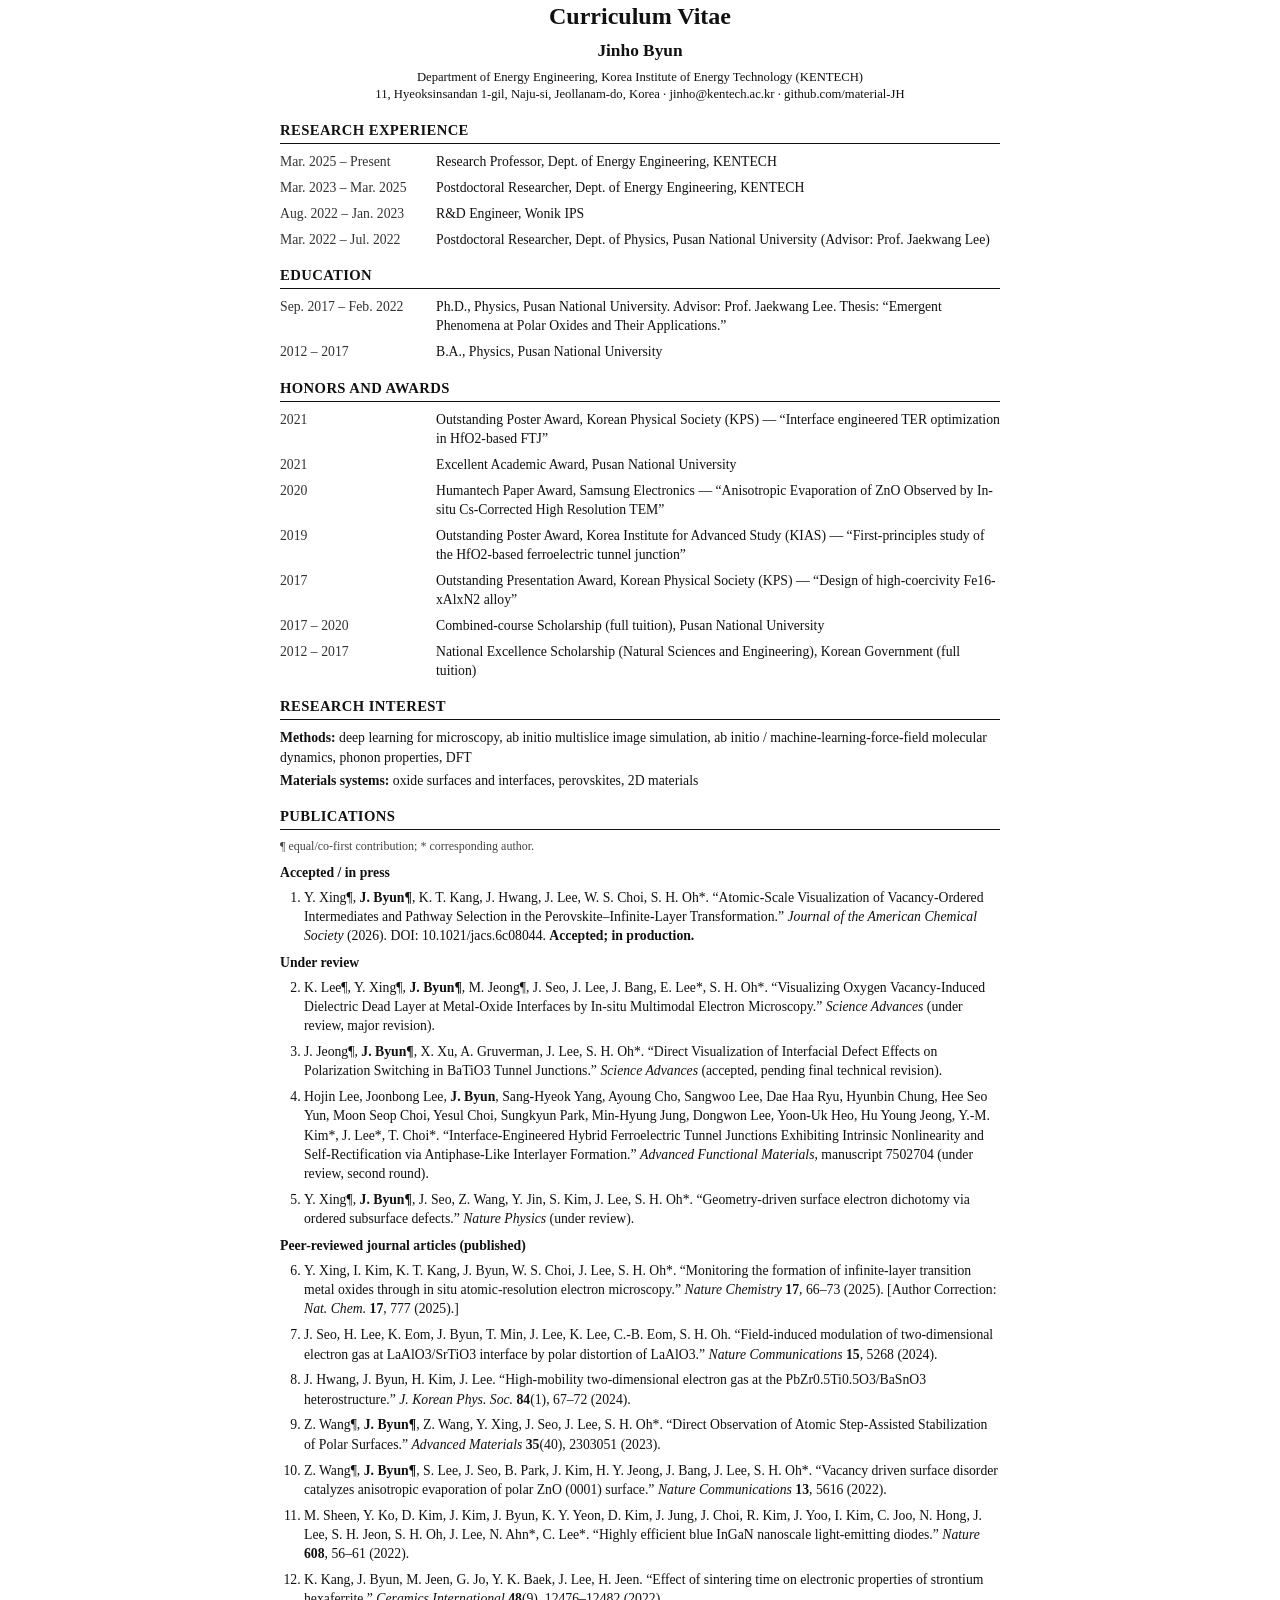
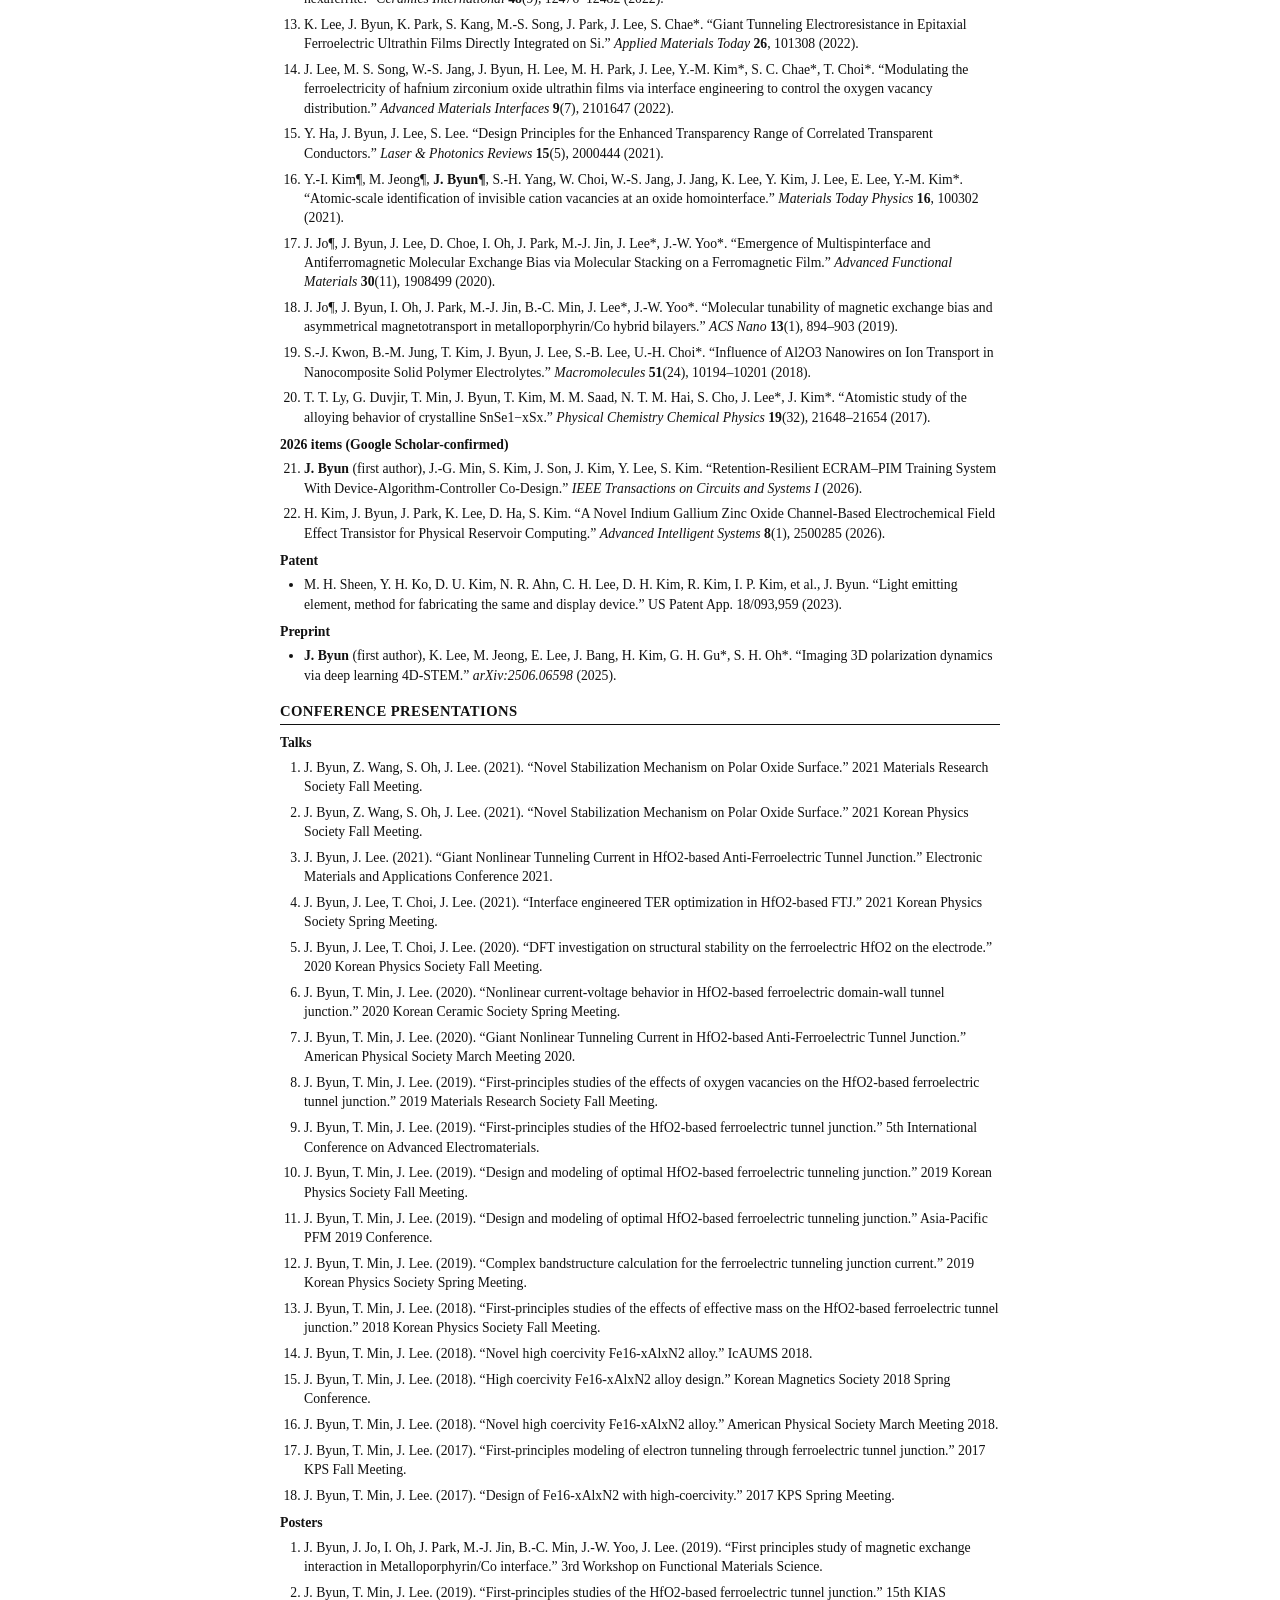
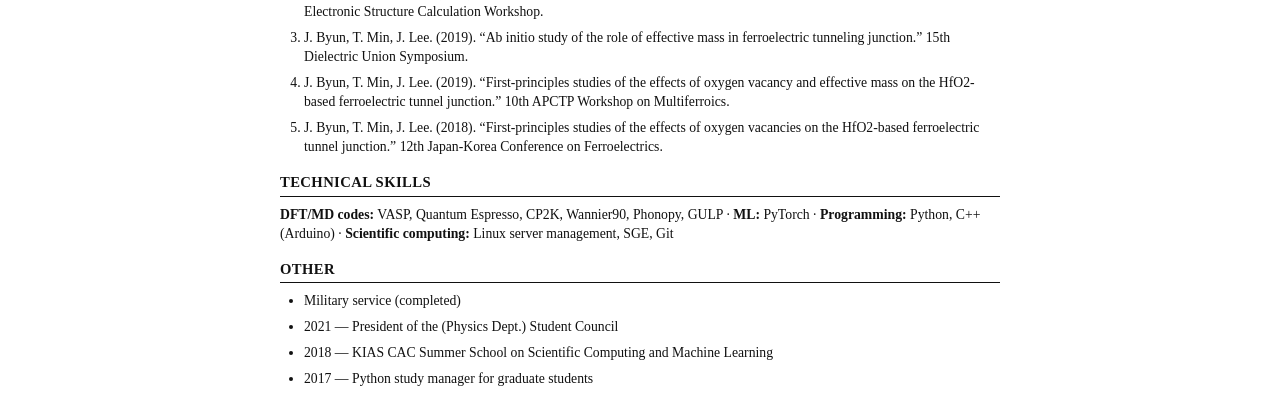
==== cv_source.html @ 60e107fe "Update publications: JACS accepted, BTO-FTJ/BST/BCFO under review, refresh CV PDF" ====
<!doctype html>
<html lang="en">
<head>
<meta charset="utf-8" />
<title>Jinho Byun CV</title>
<style>
  @page { size: A4; margin: 20mm 20mm; }
  * { box-sizing: border-box; }
  body {
    font-family: "Times New Roman", Georgia, "Noto Serif KR", serif;
    color: #111;
    font-size: 10.3pt;
    line-height: 1.4;
    max-width: 720px;
    margin: 0 auto;
  }
  h1 { font-size: 18pt; text-align: center; margin: 0 0 2pt 0; }
  .center { text-align: center; }
  .contact { text-align: center; font-size: 9.5pt; margin: 0 0 12pt 0; }
  h2 {
    font-size: 11pt;
    text-transform: uppercase;
    letter-spacing: 0.4px;
    border-bottom: 1.2px solid #111;
    padding-bottom: 2pt;
    margin: 12pt 0 6pt 0;
    page-break-after: avoid;
  }
  .row { display: grid; grid-template-columns: 148px 1fr; gap: 8px; margin-bottom: 5pt; }
  .row .when { color: #333; }
  ol, ul { margin: 4pt 0; padding-left: 18pt; }
  li { margin-bottom: 5pt; }
  .status { font-weight: 700; }
  .subhead { font-weight: 700; margin: 6pt 0 3pt 0; }
  p { margin: 3pt 0; }
</style>
</head>
<body>

<h1>Curriculum Vitae</h1>
<p class="center" style="font-size:13pt; font-weight:700; margin: 4pt 0;">Jinho Byun</p>
<p class="contact">
  Department of Energy Engineering, Korea Institute of Energy Technology (KENTECH)<br/>
  11, Hyeoksinsandan 1-gil, Naju-si, Jeollanam-do, Korea &middot; jinho@kentech.ac.kr &middot;
  github.com/material-JH
</p>

<h2>Research Experience</h2>
<div class="row"><div class="when">Mar. 2025 &ndash; Present</div><div>Research Professor, Dept. of Energy Engineering, KENTECH</div></div>
<div class="row"><div class="when">Mar. 2023 &ndash; Mar. 2025</div><div>Postdoctoral Researcher, Dept. of Energy Engineering, KENTECH</div></div>
<div class="row"><div class="when">Aug. 2022 &ndash; Jan. 2023</div><div>R&amp;D Engineer, Wonik IPS</div></div>
<div class="row"><div class="when">Mar. 2022 &ndash; Jul. 2022</div><div>Postdoctoral Researcher, Dept. of Physics, Pusan National University (Advisor: Prof. Jaekwang Lee)</div></div>

<h2>Education</h2>
<div class="row"><div class="when">Sep. 2017 &ndash; Feb. 2022</div><div>Ph.D., Physics, Pusan National University. Advisor: Prof. Jaekwang Lee. Thesis: &ldquo;Emergent Phenomena at Polar Oxides and Their Applications.&rdquo;</div></div>
<div class="row"><div class="when">2012 &ndash; 2017</div><div>B.A., Physics, Pusan National University</div></div>

<h2>Honors and Awards</h2>
<div class="row"><div class="when">2021</div><div>Outstanding Poster Award, Korean Physical Society (KPS) &mdash; &ldquo;Interface engineered TER optimization in HfO2-based FTJ&rdquo;</div></div>
<div class="row"><div class="when">2021</div><div>Excellent Academic Award, Pusan National University</div></div>
<div class="row"><div class="when">2020</div><div>Humantech Paper Award, Samsung Electronics &mdash; &ldquo;Anisotropic Evaporation of ZnO Observed by In-situ Cs-Corrected High Resolution TEM&rdquo;</div></div>
<div class="row"><div class="when">2019</div><div>Outstanding Poster Award, Korea Institute for Advanced Study (KIAS) &mdash; &ldquo;First-principles study of the HfO2-based ferroelectric tunnel junction&rdquo;</div></div>
<div class="row"><div class="when">2017</div><div>Outstanding Presentation Award, Korean Physical Society (KPS) &mdash; &ldquo;Design of high-coercivity Fe16-xAlxN2 alloy&rdquo;</div></div>
<div class="row"><div class="when">2017 &ndash; 2020</div><div>Combined-course Scholarship (full tuition), Pusan National University</div></div>
<div class="row"><div class="when">2012 &ndash; 2017</div><div>National Excellence Scholarship (Natural Sciences and Engineering), Korean Government (full tuition)</div></div>

<h2>Research Interest</h2>
<p><b>Methods:</b> deep learning for microscopy, ab initio multislice image simulation, ab initio / machine-learning-force-field molecular dynamics, phonon properties, DFT</p>
<p><b>Materials systems:</b> oxide surfaces and interfaces, perovskites, 2D materials</p>

<h2>Publications</h2>
<p style="font-size:9pt; color:#444;">&para; equal/co-first contribution; * corresponding author.</p>
<div class="subhead">Accepted / in press</div>
<ol>
<li>Y. Xing&para;, <b>J. Byun&para;</b>, K. T. Kang, J. Hwang, J. Lee, W. S. Choi, S. H. Oh*. &ldquo;Atomic-Scale Visualization of Vacancy-Ordered Intermediates and Pathway Selection in the Perovskite&ndash;Infinite-Layer Transformation.&rdquo; <i>Journal of the American Chemical Society</i> (2026). DOI: 10.1021/jacs.6c08044. <span class="status">Accepted; in production.</span></li>
</ol>
<div class="subhead">Under review</div>
<ol start="2">
<li>K. Lee&para;, Y. Xing&para;, <b>J. Byun&para;</b>, M. Jeong&para;, J. Seo, J. Lee, J. Bang, E. Lee*, S. H. Oh*. &ldquo;Visualizing Oxygen Vacancy-Induced Dielectric Dead Layer at Metal-Oxide Interfaces by In-situ Multimodal Electron Microscopy.&rdquo; <i>Science Advances</i> (under review, major revision).</li>
<li>J. Jeong&para;, <b>J. Byun&para;</b>, X. Xu, A. Gruverman, J. Lee, S. H. Oh*. &ldquo;Direct Visualization of Interfacial Defect Effects on Polarization Switching in BaTiO3 Tunnel Junctions.&rdquo; <i>Science Advances</i> (accepted, pending final technical revision).</li>
<li>Hojin Lee, Joonbong Lee, <b>J. Byun</b>, Sang-Hyeok Yang, Ayoung Cho, Sangwoo Lee, Dae Haa Ryu, Hyunbin Chung, Hee Seo Yun, Moon Seop Choi, Yesul Choi, Sungkyun Park, Min-Hyung Jung, Dongwon Lee, Yoon-Uk Heo, Hu Young Jeong, Y.-M. Kim*, J. Lee*, T. Choi*. &ldquo;Interface-Engineered Hybrid Ferroelectric Tunnel Junctions Exhibiting Intrinsic Nonlinearity and Self-Rectification via Antiphase-Like Interlayer Formation.&rdquo; <i>Advanced Functional Materials</i>, manuscript 7502704 (under review, second round).</li>
<li>Y. Xing&para;, <b>J. Byun&para;</b>, J. Seo, Z. Wang, Y. Jin, S. Kim, J. Lee, S. H. Oh*. &ldquo;Geometry-driven surface electron dichotomy via ordered subsurface defects.&rdquo; <i>Nature Physics</i> (under review).</li>
</ol>
<div class="subhead">Peer-reviewed journal articles (published)</div>
<ol start="6">
<li>Y. Xing, I. Kim, K. T. Kang, J. Byun, W. S. Choi, J. Lee, S. H. Oh*. &ldquo;Monitoring the formation of infinite-layer transition metal oxides through in situ atomic-resolution electron microscopy.&rdquo; <i>Nature Chemistry</i> <b>17</b>, 66&ndash;73 (2025). [Author Correction: <i>Nat. Chem.</i> <b>17</b>, 777 (2025).]</li>
<li>J. Seo, H. Lee, K. Eom, J. Byun, T. Min, J. Lee, K. Lee, C.-B. Eom, S. H. Oh. &ldquo;Field-induced modulation of two-dimensional electron gas at LaAlO3/SrTiO3 interface by polar distortion of LaAlO3.&rdquo; <i>Nature Communications</i> <b>15</b>, 5268 (2024).</li>
<li>J. Hwang, J. Byun, H. Kim, J. Lee. &ldquo;High-mobility two-dimensional electron gas at the PbZr0.5Ti0.5O3/BaSnO3 heterostructure.&rdquo; <i>J. Korean Phys. Soc.</i> <b>84</b>(1), 67&ndash;72 (2024).</li>
<li>Z. Wang&para;, <b>J. Byun&para;</b>, Z. Wang, Y. Xing, J. Seo, J. Lee, S. H. Oh*. &ldquo;Direct Observation of Atomic Step-Assisted Stabilization of Polar Surfaces.&rdquo; <i>Advanced Materials</i> <b>35</b>(40), 2303051 (2023).</li>
<li>Z. Wang&para;, <b>J. Byun&para;</b>, S. Lee, J. Seo, B. Park, J. Kim, H. Y. Jeong, J. Bang, J. Lee, S. H. Oh*. &ldquo;Vacancy driven surface disorder catalyzes anisotropic evaporation of polar ZnO (0001) surface.&rdquo; <i>Nature Communications</i> <b>13</b>, 5616 (2022).</li>
<li>M. Sheen, Y. Ko, D. Kim, J. Kim, J. Byun, K. Y. Yeon, D. Kim, J. Jung, J. Choi, R. Kim, J. Yoo, I. Kim, C. Joo, N. Hong, J. Lee, S. H. Jeon, S. H. Oh, J. Lee, N. Ahn*, C. Lee*. &ldquo;Highly efficient blue InGaN nanoscale light-emitting diodes.&rdquo; <i>Nature</i> <b>608</b>, 56&ndash;61 (2022).</li>
<li>K. Kang, J. Byun, M. Jeen, G. Jo, Y. K. Baek, J. Lee, H. Jeen. &ldquo;Effect of sintering time on electronic properties of strontium hexaferrite.&rdquo; <i>Ceramics International</i> <b>48</b>(9), 12476&ndash;12482 (2022).</li>
<li>K. Lee, J. Byun, K. Park, S. Kang, M.-S. Song, J. Park, J. Lee, S. Chae*. &ldquo;Giant Tunneling Electroresistance in Epitaxial Ferroelectric Ultrathin Films Directly Integrated on Si.&rdquo; <i>Applied Materials Today</i> <b>26</b>, 101308 (2022).</li>
<li>J. Lee, M. S. Song, W.-S. Jang, J. Byun, H. Lee, M. H. Park, J. Lee, Y.-M. Kim*, S. C. Chae*, T. Choi*. &ldquo;Modulating the ferroelectricity of hafnium zirconium oxide ultrathin films via interface engineering to control the oxygen vacancy distribution.&rdquo; <i>Advanced Materials Interfaces</i> <b>9</b>(7), 2101647 (2022).</li>
<li>Y. Ha, J. Byun, J. Lee, S. Lee. &ldquo;Design Principles for the Enhanced Transparency Range of Correlated Transparent Conductors.&rdquo; <i>Laser &amp; Photonics Reviews</i> <b>15</b>(5), 2000444 (2021).</li>
<li>Y.-I. Kim&para;, M. Jeong&para;, <b>J. Byun&para;</b>, S.-H. Yang, W. Choi, W.-S. Jang, J. Jang, K. Lee, Y. Kim, J. Lee, E. Lee, Y.-M. Kim*. &ldquo;Atomic-scale identification of invisible cation vacancies at an oxide homointerface.&rdquo; <i>Materials Today Physics</i> <b>16</b>, 100302 (2021).</li>
<li>J. Jo&para;, J. Byun, J. Lee, D. Choe, I. Oh, J. Park, M.-J. Jin, J. Lee*, J.-W. Yoo*. &ldquo;Emergence of Multispinterface and Antiferromagnetic Molecular Exchange Bias via Molecular Stacking on a Ferromagnetic Film.&rdquo; <i>Advanced Functional Materials</i> <b>30</b>(11), 1908499 (2020).</li>
<li>J. Jo&para;, J. Byun, I. Oh, J. Park, M.-J. Jin, B.-C. Min, J. Lee*, J.-W. Yoo*. &ldquo;Molecular tunability of magnetic exchange bias and asymmetrical magnetotransport in metalloporphyrin/Co hybrid bilayers.&rdquo; <i>ACS Nano</i> <b>13</b>(1), 894&ndash;903 (2019).</li>
<li>S.-J. Kwon, B.-M. Jung, T. Kim, J. Byun, J. Lee, S.-B. Lee, U.-H. Choi*. &ldquo;Influence of Al2O3 Nanowires on Ion Transport in Nanocomposite Solid Polymer Electrolytes.&rdquo; <i>Macromolecules</i> <b>51</b>(24), 10194&ndash;10201 (2018).</li>
<li>T. T. Ly, G. Duvjir, T. Min, J. Byun, T. Kim, M. M. Saad, N. T. M. Hai, S. Cho, J. Lee*, J. Kim*. &ldquo;Atomistic study of the alloying behavior of crystalline SnSe1&minus;xSx.&rdquo; <i>Physical Chemistry Chemical Physics</i> <b>19</b>(32), 21648&ndash;21654 (2017).</li>
</ol>
<div class="subhead">2026 items (Google Scholar-confirmed)</div>
<ol start="21">
<li><b>J. Byun</b> (first author), J.-G. Min, S. Kim, J. Son, J. Kim, Y. Lee, S. Kim. &ldquo;Retention-Resilient ECRAM&ndash;PIM Training System With Device-Algorithm-Controller Co-Design.&rdquo; <i>IEEE Transactions on Circuits and Systems I</i> (2026).</li>
<li>H. Kim, J. Byun, J. Park, K. Lee, D. Ha, S. Kim. &ldquo;A Novel Indium Gallium Zinc Oxide Channel-Based Electrochemical Field Effect Transistor for Physical Reservoir Computing.&rdquo; <i>Advanced Intelligent Systems</i> <b>8</b>(1), 2500285 (2026).</li>
</ol>
<div class="subhead">Patent</div>
<ul>
<li>M. H. Sheen, Y. H. Ko, D. U. Kim, N. R. Ahn, C. H. Lee, D. H. Kim, R. Kim, I. P. Kim, et al., J. Byun. &ldquo;Light emitting element, method for fabricating the same and display device.&rdquo; US Patent App. 18/093,959 (2023).</li>
</ul>
<div class="subhead">Preprint</div>
<ul>
<li><b>J. Byun</b> (first author), K. Lee, M. Jeong, E. Lee, J. Bang, H. Kim, G. H. Gu*, S. H. Oh*. &ldquo;Imaging 3D polarization dynamics via deep learning 4D-STEM.&rdquo; <i>arXiv:2506.06598</i> (2025).</li>
</ul>

<h2>Conference Presentations</h2>
<div class="subhead">Talks</div>
<ol>
<li>J. Byun, Z. Wang, S. Oh, J. Lee. (2021). &ldquo;Novel Stabilization Mechanism on Polar Oxide Surface.&rdquo; 2021 Materials Research Society Fall Meeting.</li>
<li>J. Byun, Z. Wang, S. Oh, J. Lee. (2021). &ldquo;Novel Stabilization Mechanism on Polar Oxide Surface.&rdquo; 2021 Korean Physics Society Fall Meeting.</li>
<li>J. Byun, J. Lee. (2021). &ldquo;Giant Nonlinear Tunneling Current in HfO2-based Anti-Ferroelectric Tunnel Junction.&rdquo; Electronic Materials and Applications Conference 2021.</li>
<li>J. Byun, J. Lee, T. Choi, J. Lee. (2021). &ldquo;Interface engineered TER optimization in HfO2-based FTJ.&rdquo; 2021 Korean Physics Society Spring Meeting.</li>
<li>J. Byun, J. Lee, T. Choi, J. Lee. (2020). &ldquo;DFT investigation on structural stability on the ferroelectric HfO2 on the electrode.&rdquo; 2020 Korean Physics Society Fall Meeting.</li>
<li>J. Byun, T. Min, J. Lee. (2020). &ldquo;Nonlinear current-voltage behavior in HfO2-based ferroelectric domain-wall tunnel junction.&rdquo; 2020 Korean Ceramic Society Spring Meeting.</li>
<li>J. Byun, T. Min, J. Lee. (2020). &ldquo;Giant Nonlinear Tunneling Current in HfO2-based Anti-Ferroelectric Tunnel Junction.&rdquo; American Physical Society March Meeting 2020.</li>
<li>J. Byun, T. Min, J. Lee. (2019). &ldquo;First-principles studies of the effects of oxygen vacancies on the HfO2-based ferroelectric tunnel junction.&rdquo; 2019 Materials Research Society Fall Meeting.</li>
<li>J. Byun, T. Min, J. Lee. (2019). &ldquo;First-principles studies of the HfO2-based ferroelectric tunnel junction.&rdquo; 5th International Conference on Advanced Electromaterials.</li>
<li>J. Byun, T. Min, J. Lee. (2019). &ldquo;Design and modeling of optimal HfO2-based ferroelectric tunneling junction.&rdquo; 2019 Korean Physics Society Fall Meeting.</li>
<li>J. Byun, T. Min, J. Lee. (2019). &ldquo;Design and modeling of optimal HfO2-based ferroelectric tunneling junction.&rdquo; Asia-Pacific PFM 2019 Conference.</li>
<li>J. Byun, T. Min, J. Lee. (2019). &ldquo;Complex bandstructure calculation for the ferroelectric tunneling junction current.&rdquo; 2019 Korean Physics Society Spring Meeting.</li>
<li>J. Byun, T. Min, J. Lee. (2018). &ldquo;First-principles studies of the effects of effective mass on the HfO2-based ferroelectric tunnel junction.&rdquo; 2018 Korean Physics Society Fall Meeting.</li>
<li>J. Byun, T. Min, J. Lee. (2018). &ldquo;Novel high coercivity Fe16-xAlxN2 alloy.&rdquo; IcAUMS 2018.</li>
<li>J. Byun, T. Min, J. Lee. (2018). &ldquo;High coercivity Fe16-xAlxN2 alloy design.&rdquo; Korean Magnetics Society 2018 Spring Conference.</li>
<li>J. Byun, T. Min, J. Lee. (2018). &ldquo;Novel high coercivity Fe16-xAlxN2 alloy.&rdquo; American Physical Society March Meeting 2018.</li>
<li>J. Byun, T. Min, J. Lee. (2017). &ldquo;First-principles modeling of electron tunneling through ferroelectric tunnel junction.&rdquo; 2017 KPS Fall Meeting.</li>
<li>J. Byun, T. Min, J. Lee. (2017). &ldquo;Design of Fe16-xAlxN2 with high-coercivity.&rdquo; 2017 KPS Spring Meeting.</li>
</ol>
<div class="subhead">Posters</div>
<ol>
<li>J. Byun, J. Jo, I. Oh, J. Park, M.-J. Jin, B.-C. Min, J.-W. Yoo, J. Lee. (2019). &ldquo;First principles study of magnetic exchange interaction in Metalloporphyrin/Co interface.&rdquo; 3rd Workshop on Functional Materials Science.</li>
<li>J. Byun, T. Min, J. Lee. (2019). &ldquo;First-principles studies of the HfO2-based ferroelectric tunnel junction.&rdquo; 15th KIAS Electronic Structure Calculation Workshop.</li>
<li>J. Byun, T. Min, J. Lee. (2019). &ldquo;Ab initio study of the role of effective mass in ferroelectric tunneling junction.&rdquo; 15th Dielectric Union Symposium.</li>
<li>J. Byun, T. Min, J. Lee. (2019). &ldquo;First-principles studies of the effects of oxygen vacancy and effective mass on the HfO2-based ferroelectric tunnel junction.&rdquo; 10th APCTP Workshop on Multiferroics.</li>
<li>J. Byun, T. Min, J. Lee. (2018). &ldquo;First-principles studies of the effects of oxygen vacancies on the HfO2-based ferroelectric tunnel junction.&rdquo; 12th Japan-Korea Conference on Ferroelectrics.</li>
</ol>

<h2>Technical Skills</h2>
<p><b>DFT/MD codes:</b> VASP, Quantum Espresso, CP2K, Wannier90, Phonopy, GULP &middot; <b>ML:</b> PyTorch &middot; <b>Programming:</b> Python, C++ (Arduino) &middot; <b>Scientific computing:</b> Linux server management, SGE, Git</p>

<h2>Other</h2>
<ul>
<li>Military service (completed)</li>
<li>2021 &mdash; President of the (Physics Dept.) Student Council</li>
<li>2018 &mdash; KIAS CAC Summer School on Scientific Computing and Machine Learning</li>
<li>2017 &mdash; Python study manager for graduate students</li>
</ul>

</body>
</html>
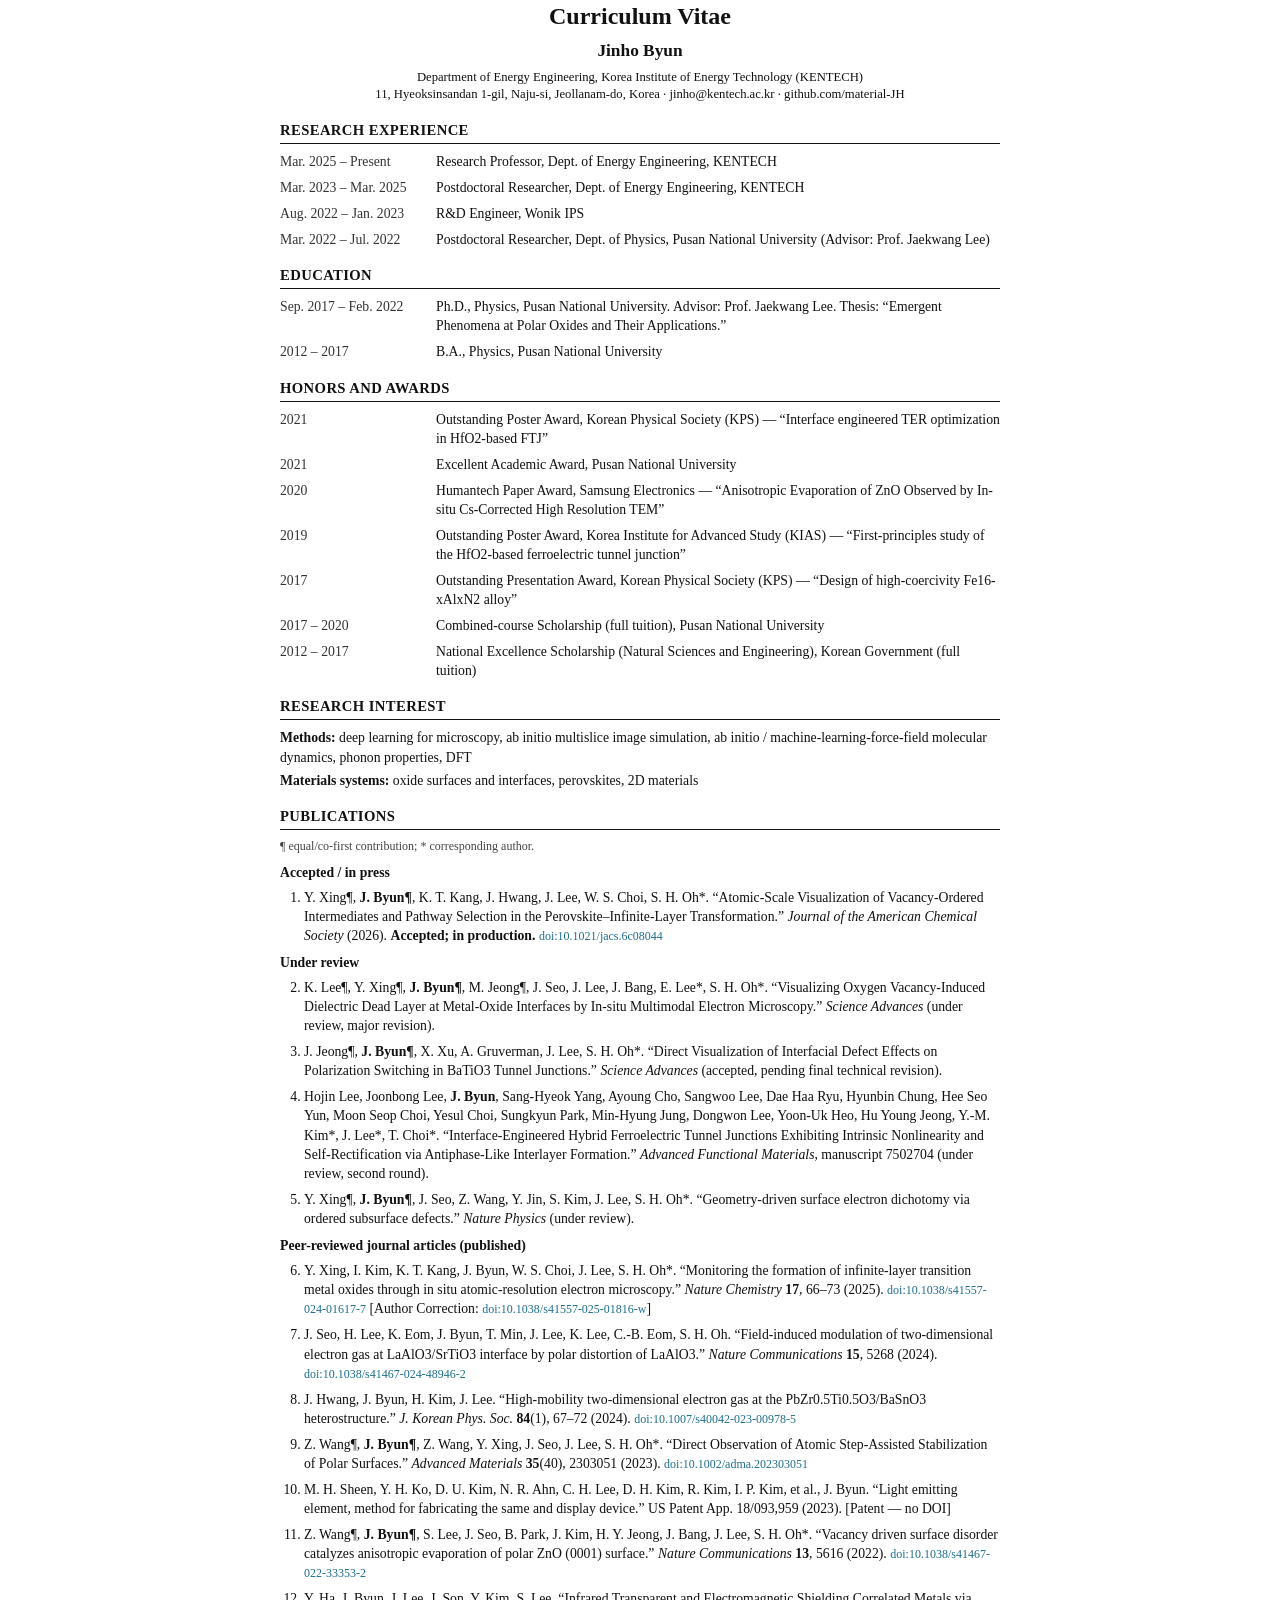
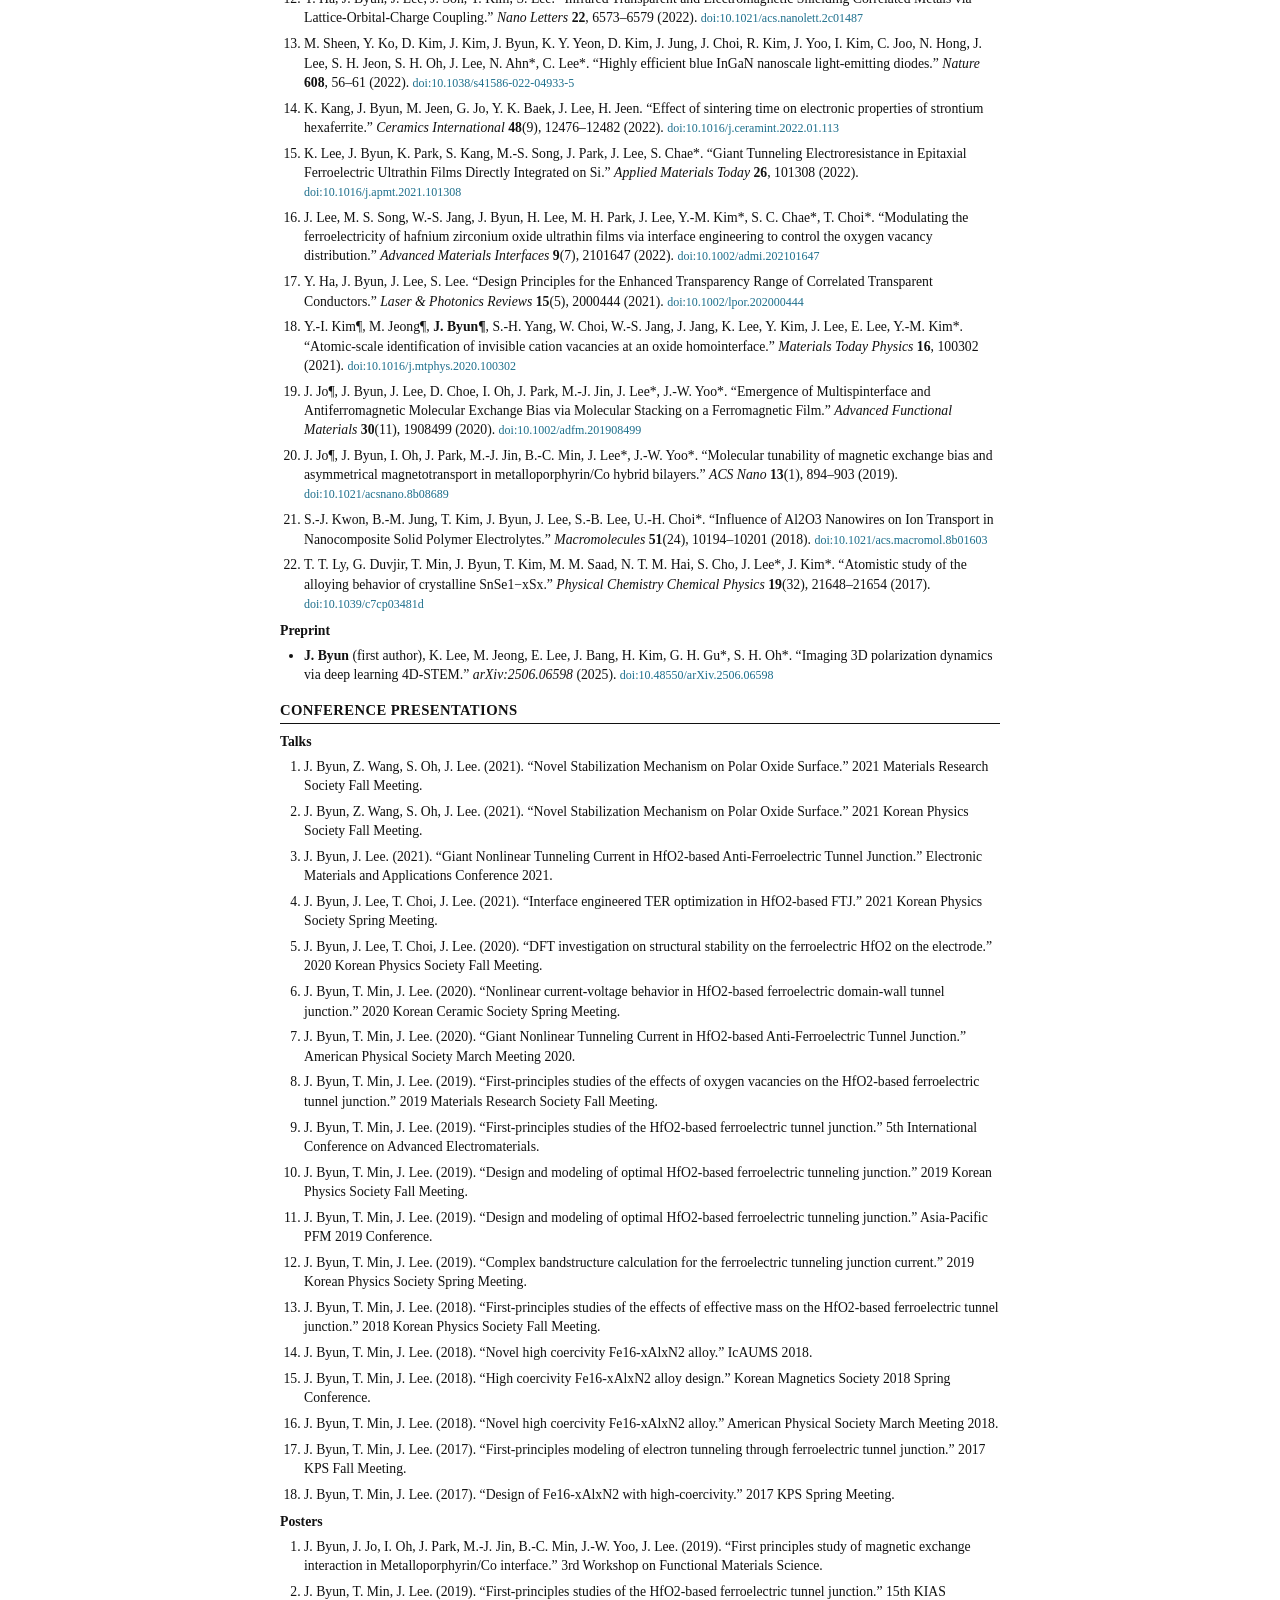
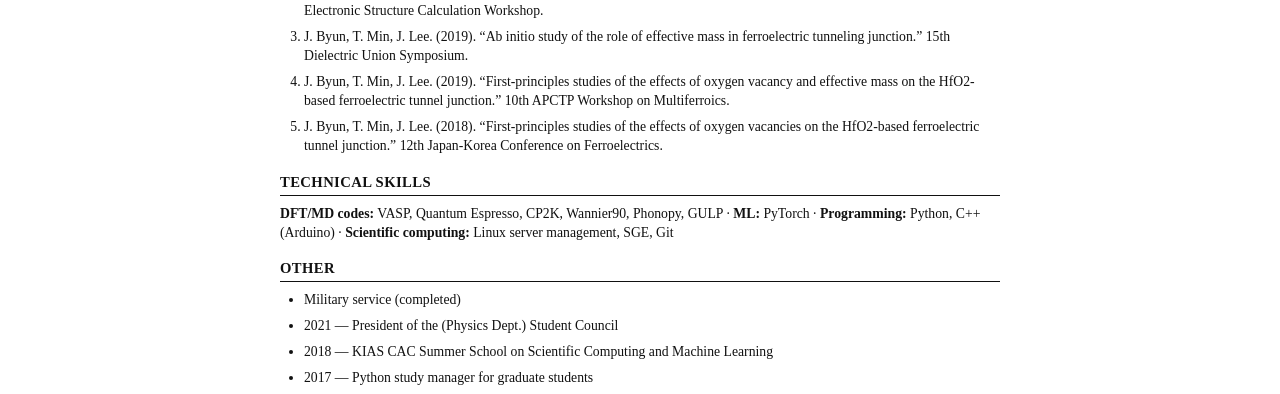
==== commit 983fbb80: "Remove misattributed namesake papers, add DOI badges, add hover tooltips for author marks" ====
--- a/cv_source.html
+++ b/cv_source.html
@@ -32,6 +32,7 @@
   li { margin-bottom: 5pt; }
   .status { font-weight: 700; }
   .subhead { font-weight: 700; margin: 6pt 0 3pt 0; }
+  .doi { color: #1d6f8c; text-decoration: none; font-size: 9pt; }
   p { margin: 3pt 0; }
 </style>
 </head>
@@ -72,7 +73,7 @@
 <p style="font-size:9pt; color:#444;">&para; equal/co-first contribution; * corresponding author.</p>
 <div class="subhead">Accepted / in press</div>
 <ol>
-<li>Y. Xing&para;, <b>J. Byun&para;</b>, K. T. Kang, J. Hwang, J. Lee, W. S. Choi, S. H. Oh*. &ldquo;Atomic-Scale Visualization of Vacancy-Ordered Intermediates and Pathway Selection in the Perovskite&ndash;Infinite-Layer Transformation.&rdquo; <i>Journal of the American Chemical Society</i> (2026). DOI: 10.1021/jacs.6c08044. <span class="status">Accepted; in production.</span></li>
+<li>Y. Xing&para;, <b>J. Byun&para;</b>, K. T. Kang, J. Hwang, J. Lee, W. S. Choi, S. H. Oh*. &ldquo;Atomic-Scale Visualization of Vacancy-Ordered Intermediates and Pathway Selection in the Perovskite&ndash;Infinite-Layer Transformation.&rdquo; <i>Journal of the American Chemical Society</i> (2026). <span class="status">Accepted; in production.</span> <a class="doi" href="https://doi.org/10.1021/jacs.6c08044">doi:10.1021/jacs.6c08044</a></li>
 </ol>
 <div class="subhead">Under review</div>
 <ol start="2">
@@ -83,34 +84,27 @@
 </ol>
 <div class="subhead">Peer-reviewed journal articles (published)</div>
 <ol start="6">
-<li>Y. Xing, I. Kim, K. T. Kang, J. Byun, W. S. Choi, J. Lee, S. H. Oh*. &ldquo;Monitoring the formation of infinite-layer transition metal oxides through in situ atomic-resolution electron microscopy.&rdquo; <i>Nature Chemistry</i> <b>17</b>, 66&ndash;73 (2025). [Author Correction: <i>Nat. Chem.</i> <b>17</b>, 777 (2025).]</li>
-<li>J. Seo, H. Lee, K. Eom, J. Byun, T. Min, J. Lee, K. Lee, C.-B. Eom, S. H. Oh. &ldquo;Field-induced modulation of two-dimensional electron gas at LaAlO3/SrTiO3 interface by polar distortion of LaAlO3.&rdquo; <i>Nature Communications</i> <b>15</b>, 5268 (2024).</li>
-<li>J. Hwang, J. Byun, H. Kim, J. Lee. &ldquo;High-mobility two-dimensional electron gas at the PbZr0.5Ti0.5O3/BaSnO3 heterostructure.&rdquo; <i>J. Korean Phys. Soc.</i> <b>84</b>(1), 67&ndash;72 (2024).</li>
-<li>Z. Wang&para;, <b>J. Byun&para;</b>, Z. Wang, Y. Xing, J. Seo, J. Lee, S. H. Oh*. &ldquo;Direct Observation of Atomic Step-Assisted Stabilization of Polar Surfaces.&rdquo; <i>Advanced Materials</i> <b>35</b>(40), 2303051 (2023).</li>
-<li>Z. Wang&para;, <b>J. Byun&para;</b>, S. Lee, J. Seo, B. Park, J. Kim, H. Y. Jeong, J. Bang, J. Lee, S. H. Oh*. &ldquo;Vacancy driven surface disorder catalyzes anisotropic evaporation of polar ZnO (0001) surface.&rdquo; <i>Nature Communications</i> <b>13</b>, 5616 (2022).</li>
-<li>M. Sheen, Y. Ko, D. Kim, J. Kim, J. Byun, K. Y. Yeon, D. Kim, J. Jung, J. Choi, R. Kim, J. Yoo, I. Kim, C. Joo, N. Hong, J. Lee, S. H. Jeon, S. H. Oh, J. Lee, N. Ahn*, C. Lee*. &ldquo;Highly efficient blue InGaN nanoscale light-emitting diodes.&rdquo; <i>Nature</i> <b>608</b>, 56&ndash;61 (2022).</li>
-<li>K. Kang, J. Byun, M. Jeen, G. Jo, Y. K. Baek, J. Lee, H. Jeen. &ldquo;Effect of sintering time on electronic properties of strontium hexaferrite.&rdquo; <i>Ceramics International</i> <b>48</b>(9), 12476&ndash;12482 (2022).</li>
-<li>K. Lee, J. Byun, K. Park, S. Kang, M.-S. Song, J. Park, J. Lee, S. Chae*. &ldquo;Giant Tunneling Electroresistance in Epitaxial Ferroelectric Ultrathin Films Directly Integrated on Si.&rdquo; <i>Applied Materials Today</i> <b>26</b>, 101308 (2022).</li>
-<li>J. Lee, M. S. Song, W.-S. Jang, J. Byun, H. Lee, M. H. Park, J. Lee, Y.-M. Kim*, S. C. Chae*, T. Choi*. &ldquo;Modulating the ferroelectricity of hafnium zirconium oxide ultrathin films via interface engineering to control the oxygen vacancy distribution.&rdquo; <i>Advanced Materials Interfaces</i> <b>9</b>(7), 2101647 (2022).</li>
-<li>Y. Ha, J. Byun, J. Lee, S. Lee. &ldquo;Design Principles for the Enhanced Transparency Range of Correlated Transparent Conductors.&rdquo; <i>Laser &amp; Photonics Reviews</i> <b>15</b>(5), 2000444 (2021).</li>
-<li>Y.-I. Kim&para;, M. Jeong&para;, <b>J. Byun&para;</b>, S.-H. Yang, W. Choi, W.-S. Jang, J. Jang, K. Lee, Y. Kim, J. Lee, E. Lee, Y.-M. Kim*. &ldquo;Atomic-scale identification of invisible cation vacancies at an oxide homointerface.&rdquo; <i>Materials Today Physics</i> <b>16</b>, 100302 (2021).</li>
-<li>J. Jo&para;, J. Byun, J. Lee, D. Choe, I. Oh, J. Park, M.-J. Jin, J. Lee*, J.-W. Yoo*. &ldquo;Emergence of Multispinterface and Antiferromagnetic Molecular Exchange Bias via Molecular Stacking on a Ferromagnetic Film.&rdquo; <i>Advanced Functional Materials</i> <b>30</b>(11), 1908499 (2020).</li>
-<li>J. Jo&para;, J. Byun, I. Oh, J. Park, M.-J. Jin, B.-C. Min, J. Lee*, J.-W. Yoo*. &ldquo;Molecular tunability of magnetic exchange bias and asymmetrical magnetotransport in metalloporphyrin/Co hybrid bilayers.&rdquo; <i>ACS Nano</i> <b>13</b>(1), 894&ndash;903 (2019).</li>
-<li>S.-J. Kwon, B.-M. Jung, T. Kim, J. Byun, J. Lee, S.-B. Lee, U.-H. Choi*. &ldquo;Influence of Al2O3 Nanowires on Ion Transport in Nanocomposite Solid Polymer Electrolytes.&rdquo; <i>Macromolecules</i> <b>51</b>(24), 10194&ndash;10201 (2018).</li>
-<li>T. T. Ly, G. Duvjir, T. Min, J. Byun, T. Kim, M. M. Saad, N. T. M. Hai, S. Cho, J. Lee*, J. Kim*. &ldquo;Atomistic study of the alloying behavior of crystalline SnSe1&minus;xSx.&rdquo; <i>Physical Chemistry Chemical Physics</i> <b>19</b>(32), 21648&ndash;21654 (2017).</li>
+<li>Y. Xing, I. Kim, K. T. Kang, J. Byun, W. S. Choi, J. Lee, S. H. Oh*. &ldquo;Monitoring the formation of infinite-layer transition metal oxides through in situ atomic-resolution electron microscopy.&rdquo; <i>Nature Chemistry</i> <b>17</b>, 66&ndash;73 (2025). <a class="doi" href="https://doi.org/10.1038/s41557-024-01617-7">doi:10.1038/s41557-024-01617-7</a> [Author Correction: <a class="doi" href="https://doi.org/10.1038/s41557-025-01816-w">doi:10.1038/s41557-025-01816-w</a>]</li>
+<li>J. Seo, H. Lee, K. Eom, J. Byun, T. Min, J. Lee, K. Lee, C.-B. Eom, S. H. Oh. &ldquo;Field-induced modulation of two-dimensional electron gas at LaAlO3/SrTiO3 interface by polar distortion of LaAlO3.&rdquo; <i>Nature Communications</i> <b>15</b>, 5268 (2024). <a class="doi" href="https://doi.org/10.1038/s41467-024-48946-2">doi:10.1038/s41467-024-48946-2</a></li>
+<li>J. Hwang, J. Byun, H. Kim, J. Lee. &ldquo;High-mobility two-dimensional electron gas at the PbZr0.5Ti0.5O3/BaSnO3 heterostructure.&rdquo; <i>J. Korean Phys. Soc.</i> <b>84</b>(1), 67&ndash;72 (2024). <a class="doi" href="https://doi.org/10.1007/s40042-023-00978-5">doi:10.1007/s40042-023-00978-5</a></li>
+<li>Z. Wang&para;, <b>J. Byun&para;</b>, Z. Wang, Y. Xing, J. Seo, J. Lee, S. H. Oh*. &ldquo;Direct Observation of Atomic Step-Assisted Stabilization of Polar Surfaces.&rdquo; <i>Advanced Materials</i> <b>35</b>(40), 2303051 (2023). <a class="doi" href="https://doi.org/10.1002/adma.202303051">doi:10.1002/adma.202303051</a></li>
+<li>M. H. Sheen, Y. H. Ko, D. U. Kim, N. R. Ahn, C. H. Lee, D. H. Kim, R. Kim, I. P. Kim, et al., J. Byun. &ldquo;Light emitting element, method for fabricating the same and display device.&rdquo; US Patent App. 18/093,959 (2023). [Patent &mdash; no DOI]</li>
+<li>Z. Wang&para;, <b>J. Byun&para;</b>, S. Lee, J. Seo, B. Park, J. Kim, H. Y. Jeong, J. Bang, J. Lee, S. H. Oh*. &ldquo;Vacancy driven surface disorder catalyzes anisotropic evaporation of polar ZnO (0001) surface.&rdquo; <i>Nature Communications</i> <b>13</b>, 5616 (2022). <a class="doi" href="https://doi.org/10.1038/s41467-022-33353-2">doi:10.1038/s41467-022-33353-2</a></li>
+<li>Y. Ha, J. Byun, J. Lee, J. Son, Y. Kim, S. Lee. &ldquo;Infrared Transparent and Electromagnetic Shielding Correlated Metals via Lattice-Orbital-Charge Coupling.&rdquo; <i>Nano Letters</i> <b>22</b>, 6573&ndash;6579 (2022). <a class="doi" href="https://doi.org/10.1021/acs.nanolett.2c01487">doi:10.1021/acs.nanolett.2c01487</a></li>
+<li>M. Sheen, Y. Ko, D. Kim, J. Kim, J. Byun, K. Y. Yeon, D. Kim, J. Jung, J. Choi, R. Kim, J. Yoo, I. Kim, C. Joo, N. Hong, J. Lee, S. H. Jeon, S. H. Oh, J. Lee, N. Ahn*, C. Lee*. &ldquo;Highly efficient blue InGaN nanoscale light-emitting diodes.&rdquo; <i>Nature</i> <b>608</b>, 56&ndash;61 (2022). <a class="doi" href="https://doi.org/10.1038/s41586-022-04933-5">doi:10.1038/s41586-022-04933-5</a></li>
+<li>K. Kang, J. Byun, M. Jeen, G. Jo, Y. K. Baek, J. Lee, H. Jeen. &ldquo;Effect of sintering time on electronic properties of strontium hexaferrite.&rdquo; <i>Ceramics International</i> <b>48</b>(9), 12476&ndash;12482 (2022). <a class="doi" href="https://doi.org/10.1016/j.ceramint.2022.01.113">doi:10.1016/j.ceramint.2022.01.113</a></li>
+<li>K. Lee, J. Byun, K. Park, S. Kang, M.-S. Song, J. Park, J. Lee, S. Chae*. &ldquo;Giant Tunneling Electroresistance in Epitaxial Ferroelectric Ultrathin Films Directly Integrated on Si.&rdquo; <i>Applied Materials Today</i> <b>26</b>, 101308 (2022). <a class="doi" href="https://doi.org/10.1016/j.apmt.2021.101308">doi:10.1016/j.apmt.2021.101308</a></li>
+<li>J. Lee, M. S. Song, W.-S. Jang, J. Byun, H. Lee, M. H. Park, J. Lee, Y.-M. Kim*, S. C. Chae*, T. Choi*. &ldquo;Modulating the ferroelectricity of hafnium zirconium oxide ultrathin films via interface engineering to control the oxygen vacancy distribution.&rdquo; <i>Advanced Materials Interfaces</i> <b>9</b>(7), 2101647 (2022). <a class="doi" href="https://doi.org/10.1002/admi.202101647">doi:10.1002/admi.202101647</a></li>
+<li>Y. Ha, J. Byun, J. Lee, S. Lee. &ldquo;Design Principles for the Enhanced Transparency Range of Correlated Transparent Conductors.&rdquo; <i>Laser &amp; Photonics Reviews</i> <b>15</b>(5), 2000444 (2021). <a class="doi" href="https://doi.org/10.1002/lpor.202000444">doi:10.1002/lpor.202000444</a></li>
+<li>Y.-I. Kim&para;, M. Jeong&para;, <b>J. Byun&para;</b>, S.-H. Yang, W. Choi, W.-S. Jang, J. Jang, K. Lee, Y. Kim, J. Lee, E. Lee, Y.-M. Kim*. &ldquo;Atomic-scale identification of invisible cation vacancies at an oxide homointerface.&rdquo; <i>Materials Today Physics</i> <b>16</b>, 100302 (2021). <a class="doi" href="https://doi.org/10.1016/j.mtphys.2020.100302">doi:10.1016/j.mtphys.2020.100302</a></li>
+<li>J. Jo&para;, J. Byun, J. Lee, D. Choe, I. Oh, J. Park, M.-J. Jin, J. Lee*, J.-W. Yoo*. &ldquo;Emergence of Multispinterface and Antiferromagnetic Molecular Exchange Bias via Molecular Stacking on a Ferromagnetic Film.&rdquo; <i>Advanced Functional Materials</i> <b>30</b>(11), 1908499 (2020). <a class="doi" href="https://doi.org/10.1002/adfm.201908499">doi:10.1002/adfm.201908499</a></li>
+<li>J. Jo&para;, J. Byun, I. Oh, J. Park, M.-J. Jin, B.-C. Min, J. Lee*, J.-W. Yoo*. &ldquo;Molecular tunability of magnetic exchange bias and asymmetrical magnetotransport in metalloporphyrin/Co hybrid bilayers.&rdquo; <i>ACS Nano</i> <b>13</b>(1), 894&ndash;903 (2019). <a class="doi" href="https://doi.org/10.1021/acsnano.8b08689">doi:10.1021/acsnano.8b08689</a></li>
+<li>S.-J. Kwon, B.-M. Jung, T. Kim, J. Byun, J. Lee, S.-B. Lee, U.-H. Choi*. &ldquo;Influence of Al2O3 Nanowires on Ion Transport in Nanocomposite Solid Polymer Electrolytes.&rdquo; <i>Macromolecules</i> <b>51</b>(24), 10194&ndash;10201 (2018). <a class="doi" href="https://doi.org/10.1021/acs.macromol.8b01603">doi:10.1021/acs.macromol.8b01603</a></li>
+<li>T. T. Ly, G. Duvjir, T. Min, J. Byun, T. Kim, M. M. Saad, N. T. M. Hai, S. Cho, J. Lee*, J. Kim*. &ldquo;Atomistic study of the alloying behavior of crystalline SnSe1&minus;xSx.&rdquo; <i>Physical Chemistry Chemical Physics</i> <b>19</b>(32), 21648&ndash;21654 (2017). <a class="doi" href="https://doi.org/10.1039/c7cp03481d">doi:10.1039/c7cp03481d</a></li>
 </ol>
-<div class="subhead">2026 items (Google Scholar-confirmed)</div>
-<ol start="21">
-<li><b>J. Byun</b> (first author), J.-G. Min, S. Kim, J. Son, J. Kim, Y. Lee, S. Kim. &ldquo;Retention-Resilient ECRAM&ndash;PIM Training System With Device-Algorithm-Controller Co-Design.&rdquo; <i>IEEE Transactions on Circuits and Systems I</i> (2026).</li>
-<li>H. Kim, J. Byun, J. Park, K. Lee, D. Ha, S. Kim. &ldquo;A Novel Indium Gallium Zinc Oxide Channel-Based Electrochemical Field Effect Transistor for Physical Reservoir Computing.&rdquo; <i>Advanced Intelligent Systems</i> <b>8</b>(1), 2500285 (2026).</li>
-</ol>
-<div class="subhead">Patent</div>
-<ul>
-<li>M. H. Sheen, Y. H. Ko, D. U. Kim, N. R. Ahn, C. H. Lee, D. H. Kim, R. Kim, I. P. Kim, et al., J. Byun. &ldquo;Light emitting element, method for fabricating the same and display device.&rdquo; US Patent App. 18/093,959 (2023).</li>
-</ul>
 <div class="subhead">Preprint</div>
 <ul>
-<li><b>J. Byun</b> (first author), K. Lee, M. Jeong, E. Lee, J. Bang, H. Kim, G. H. Gu*, S. H. Oh*. &ldquo;Imaging 3D polarization dynamics via deep learning 4D-STEM.&rdquo; <i>arXiv:2506.06598</i> (2025).</li>
+<li><b>J. Byun</b> (first author), K. Lee, M. Jeong, E. Lee, J. Bang, H. Kim, G. H. Gu*, S. H. Oh*. &ldquo;Imaging 3D polarization dynamics via deep learning 4D-STEM.&rdquo; <i>arXiv:2506.06598</i> (2025). <a class="doi" href="https://doi.org/10.48550/arXiv.2506.06598">doi:10.48550/arXiv.2506.06598</a></li>
 </ul>
 
 <h2>Conference Presentations</h2>
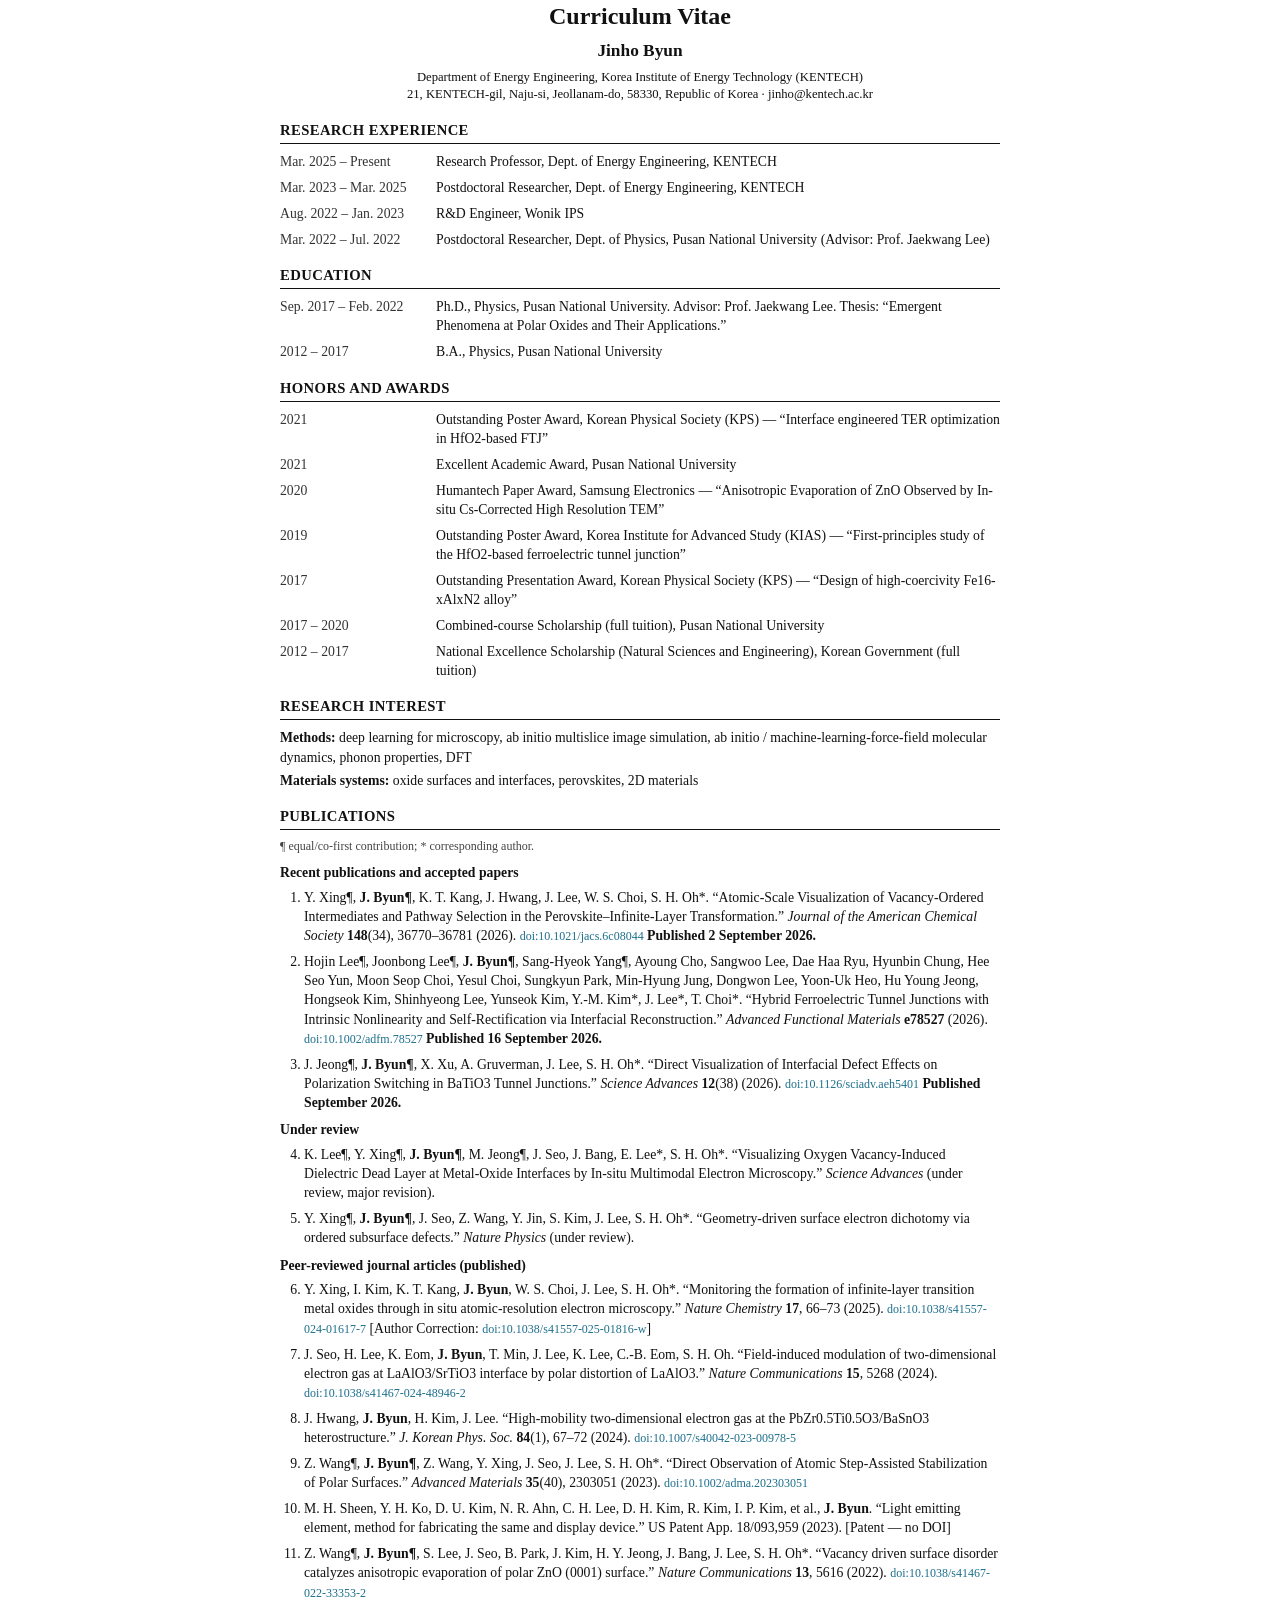
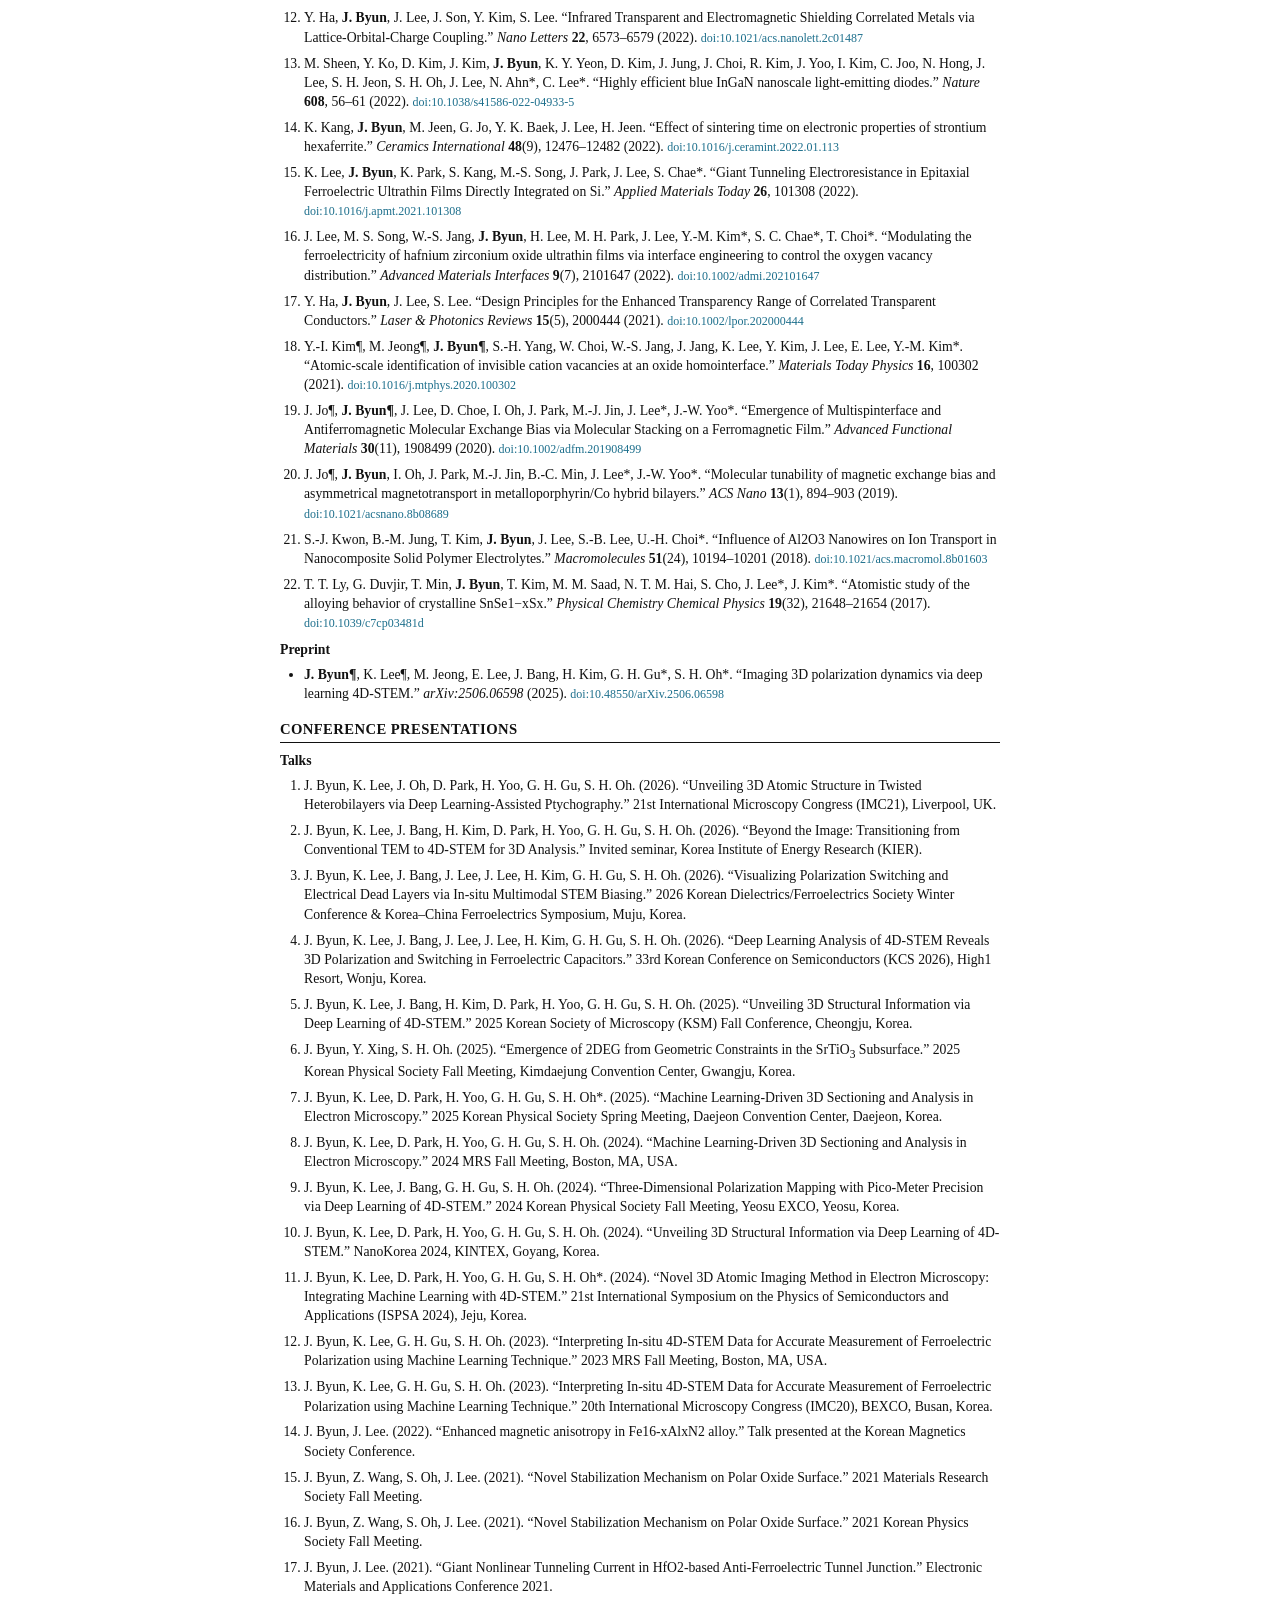
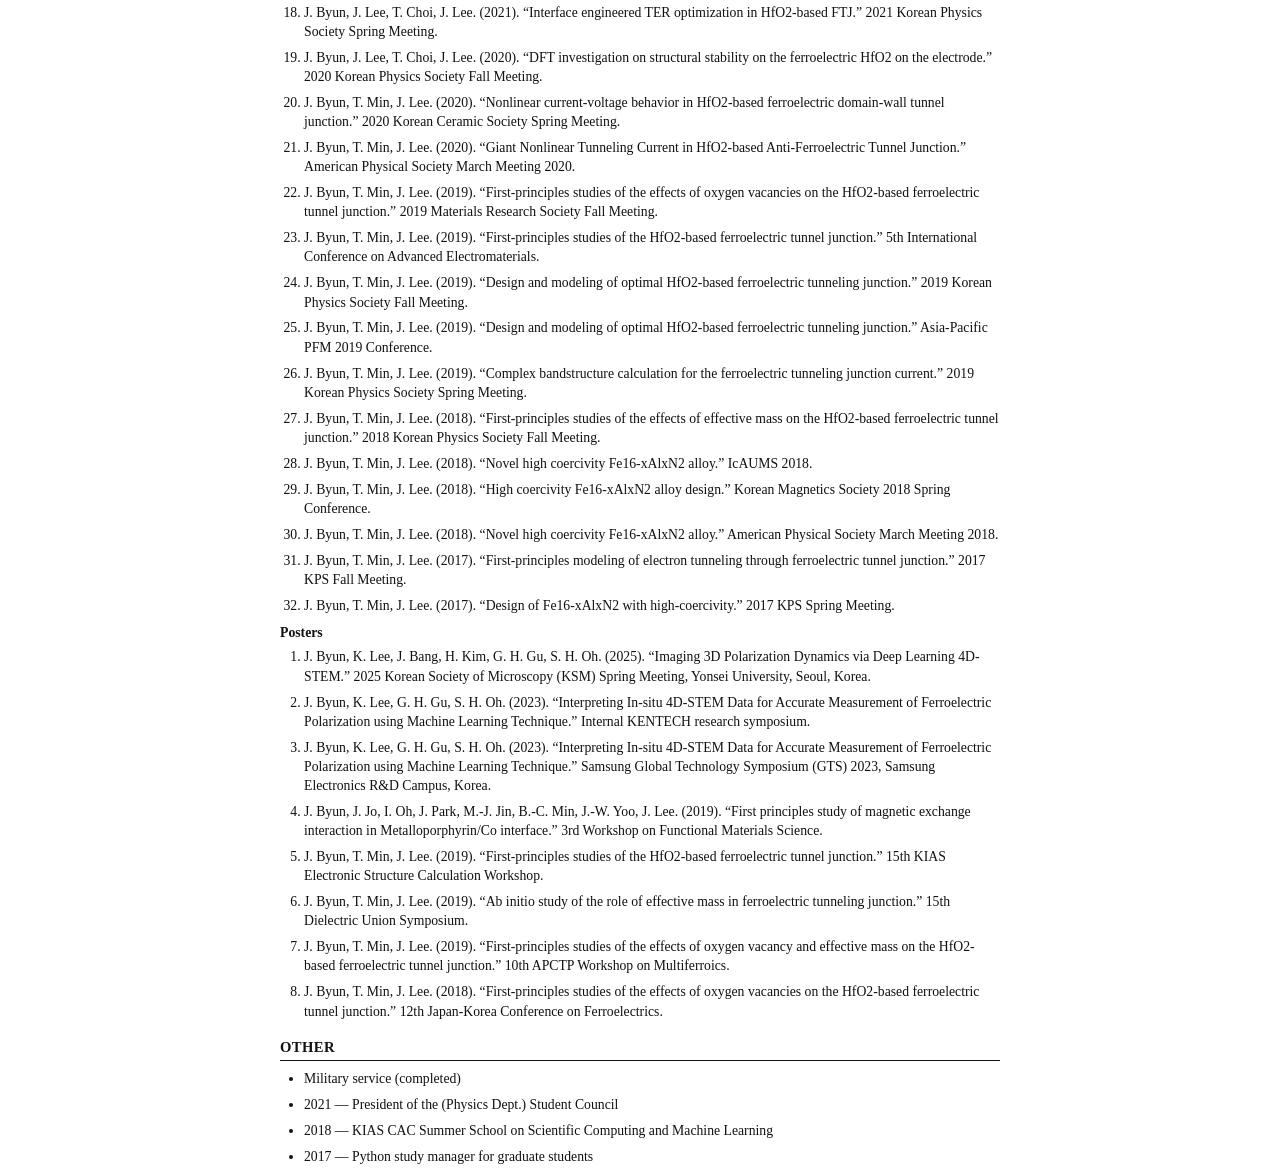
==== commit b86d30f0: "Mark co-first authorship on AFM 2026 (4-way) and AFM 2020; list Sept 2026 papers as published" ====
--- a/cv_source.html
+++ b/cv_source.html
@@ -42,8 +42,7 @@
 <p class="center" style="font-size:13pt; font-weight:700; margin: 4pt 0;">Jinho Byun</p>
 <p class="contact">
   Department of Energy Engineering, Korea Institute of Energy Technology (KENTECH)<br/>
-  11, Hyeoksinsandan 1-gil, Naju-si, Jeollanam-do, Korea &middot; jinho@kentech.ac.kr &middot;
-  github.com/material-JH
+  21, KENTECH-gil, Naju-si, Jeollanam-do, 58330, Republic of Korea &middot; jinho@kentech.ac.kr
 </p>
 
 <h2>Research Experience</h2>
@@ -71,45 +70,59 @@
 
 <h2>Publications</h2>
 <p style="font-size:9pt; color:#444;">&para; equal/co-first contribution; * corresponding author.</p>
-<div class="subhead">Accepted / in press</div>
+<div class="subhead">Recent publications and accepted papers</div>
 <ol>
-<li>Y. Xing&para;, <b>J. Byun&para;</b>, K. T. Kang, J. Hwang, J. Lee, W. S. Choi, S. H. Oh*. &ldquo;Atomic-Scale Visualization of Vacancy-Ordered Intermediates and Pathway Selection in the Perovskite&ndash;Infinite-Layer Transformation.&rdquo; <i>Journal of the American Chemical Society</i> (2026). <span class="status">Accepted; in production.</span> <a class="doi" href="https://doi.org/10.1021/jacs.6c08044">doi:10.1021/jacs.6c08044</a></li>
+<li>Y. Xing&para;, <b>J. Byun&para;</b>, K. T. Kang, J. Hwang, J. Lee, W. S. Choi, S. H. Oh*. &ldquo;Atomic-Scale Visualization of Vacancy-Ordered Intermediates and Pathway Selection in the Perovskite&ndash;Infinite-Layer Transformation.&rdquo; <i>Journal of the American Chemical Society</i> <b>148</b>(34), 36770&ndash;36781 (2026). <a class="doi" href="https://doi.org/10.1021/jacs.6c08044">doi:10.1021/jacs.6c08044</a> <span class="status">Published 2 September 2026.</span></li>
+<li>Hojin Lee&para;, Joonbong Lee&para;, <b>J. Byun&para;</b>, Sang-Hyeok Yang&para;, Ayoung Cho, Sangwoo Lee, Dae Haa Ryu, Hyunbin Chung, Hee Seo Yun, Moon Seop Choi, Yesul Choi, Sungkyun Park, Min-Hyung Jung, Dongwon Lee, Yoon-Uk Heo, Hu Young Jeong, Hongseok Kim, Shinhyeong Lee, Yunseok Kim, Y.-M. Kim*, J. Lee*, T. Choi*. &ldquo;Hybrid Ferroelectric Tunnel Junctions with Intrinsic Nonlinearity and Self-Rectification via Interfacial Reconstruction.&rdquo; <i>Advanced Functional Materials</i> <b>e78527</b> (2026). <a class="doi" href="https://doi.org/10.1002/adfm.78527">doi:10.1002/adfm.78527</a> <span class="status">Published 16 September 2026.</span></li>
+<li>J. Jeong&para;, <b>J. Byun&para;</b>, X. Xu, A. Gruverman, J. Lee, S. H. Oh*. &ldquo;Direct Visualization of Interfacial Defect Effects on Polarization Switching in BaTiO3 Tunnel Junctions.&rdquo; <i>Science Advances</i> <b>12</b>(38) (2026). <a class="doi" href="https://doi.org/10.1126/sciadv.aeh5401">doi:10.1126/sciadv.aeh5401</a> <span class="status">Published September 2026.</span></li>
 </ol>
 <div class="subhead">Under review</div>
-<ol start="2">
-<li>K. Lee&para;, Y. Xing&para;, <b>J. Byun&para;</b>, M. Jeong&para;, J. Seo, J. Lee, J. Bang, E. Lee*, S. H. Oh*. &ldquo;Visualizing Oxygen Vacancy-Induced Dielectric Dead Layer at Metal-Oxide Interfaces by In-situ Multimodal Electron Microscopy.&rdquo; <i>Science Advances</i> (under review, major revision).</li>
-<li>J. Jeong&para;, <b>J. Byun&para;</b>, X. Xu, A. Gruverman, J. Lee, S. H. Oh*. &ldquo;Direct Visualization of Interfacial Defect Effects on Polarization Switching in BaTiO3 Tunnel Junctions.&rdquo; <i>Science Advances</i> (accepted, pending final technical revision).</li>
-<li>Hojin Lee, Joonbong Lee, <b>J. Byun</b>, Sang-Hyeok Yang, Ayoung Cho, Sangwoo Lee, Dae Haa Ryu, Hyunbin Chung, Hee Seo Yun, Moon Seop Choi, Yesul Choi, Sungkyun Park, Min-Hyung Jung, Dongwon Lee, Yoon-Uk Heo, Hu Young Jeong, Y.-M. Kim*, J. Lee*, T. Choi*. &ldquo;Interface-Engineered Hybrid Ferroelectric Tunnel Junctions Exhibiting Intrinsic Nonlinearity and Self-Rectification via Antiphase-Like Interlayer Formation.&rdquo; <i>Advanced Functional Materials</i>, manuscript 7502704 (under review, second round).</li>
+<ol start="4">
+<li>K. Lee&para;, Y. Xing&para;, <b>J. Byun&para;</b>, M. Jeong&para;, J. Seo, J. Bang, E. Lee*, S. H. Oh*. &ldquo;Visualizing Oxygen Vacancy-Induced Dielectric Dead Layer at Metal-Oxide Interfaces by In-situ Multimodal Electron Microscopy.&rdquo; <i>Science Advances</i> (under review, major revision).</li>
 <li>Y. Xing&para;, <b>J. Byun&para;</b>, J. Seo, Z. Wang, Y. Jin, S. Kim, J. Lee, S. H. Oh*. &ldquo;Geometry-driven surface electron dichotomy via ordered subsurface defects.&rdquo; <i>Nature Physics</i> (under review).</li>
 </ol>
 <div class="subhead">Peer-reviewed journal articles (published)</div>
 <ol start="6">
-<li>Y. Xing, I. Kim, K. T. Kang, J. Byun, W. S. Choi, J. Lee, S. H. Oh*. &ldquo;Monitoring the formation of infinite-layer transition metal oxides through in situ atomic-resolution electron microscopy.&rdquo; <i>Nature Chemistry</i> <b>17</b>, 66&ndash;73 (2025). <a class="doi" href="https://doi.org/10.1038/s41557-024-01617-7">doi:10.1038/s41557-024-01617-7</a> [Author Correction: <a class="doi" href="https://doi.org/10.1038/s41557-025-01816-w">doi:10.1038/s41557-025-01816-w</a>]</li>
-<li>J. Seo, H. Lee, K. Eom, J. Byun, T. Min, J. Lee, K. Lee, C.-B. Eom, S. H. Oh. &ldquo;Field-induced modulation of two-dimensional electron gas at LaAlO3/SrTiO3 interface by polar distortion of LaAlO3.&rdquo; <i>Nature Communications</i> <b>15</b>, 5268 (2024). <a class="doi" href="https://doi.org/10.1038/s41467-024-48946-2">doi:10.1038/s41467-024-48946-2</a></li>
-<li>J. Hwang, J. Byun, H. Kim, J. Lee. &ldquo;High-mobility two-dimensional electron gas at the PbZr0.5Ti0.5O3/BaSnO3 heterostructure.&rdquo; <i>J. Korean Phys. Soc.</i> <b>84</b>(1), 67&ndash;72 (2024). <a class="doi" href="https://doi.org/10.1007/s40042-023-00978-5">doi:10.1007/s40042-023-00978-5</a></li>
+<li>Y. Xing, I. Kim, K. T. Kang, <b>J. Byun</b>, W. S. Choi, J. Lee, S. H. Oh*. &ldquo;Monitoring the formation of infinite-layer transition metal oxides through in situ atomic-resolution electron microscopy.&rdquo; <i>Nature Chemistry</i> <b>17</b>, 66&ndash;73 (2025). <a class="doi" href="https://doi.org/10.1038/s41557-024-01617-7">doi:10.1038/s41557-024-01617-7</a> [Author Correction: <a class="doi" href="https://doi.org/10.1038/s41557-025-01816-w">doi:10.1038/s41557-025-01816-w</a>]</li>
+<li>J. Seo, H. Lee, K. Eom, <b>J. Byun</b>, T. Min, J. Lee, K. Lee, C.-B. Eom, S. H. Oh. &ldquo;Field-induced modulation of two-dimensional electron gas at LaAlO3/SrTiO3 interface by polar distortion of LaAlO3.&rdquo; <i>Nature Communications</i> <b>15</b>, 5268 (2024). <a class="doi" href="https://doi.org/10.1038/s41467-024-48946-2">doi:10.1038/s41467-024-48946-2</a></li>
+<li>J. Hwang, <b>J. Byun</b>, H. Kim, J. Lee. &ldquo;High-mobility two-dimensional electron gas at the PbZr0.5Ti0.5O3/BaSnO3 heterostructure.&rdquo; <i>J. Korean Phys. Soc.</i> <b>84</b>(1), 67&ndash;72 (2024). <a class="doi" href="https://doi.org/10.1007/s40042-023-00978-5">doi:10.1007/s40042-023-00978-5</a></li>
 <li>Z. Wang&para;, <b>J. Byun&para;</b>, Z. Wang, Y. Xing, J. Seo, J. Lee, S. H. Oh*. &ldquo;Direct Observation of Atomic Step-Assisted Stabilization of Polar Surfaces.&rdquo; <i>Advanced Materials</i> <b>35</b>(40), 2303051 (2023). <a class="doi" href="https://doi.org/10.1002/adma.202303051">doi:10.1002/adma.202303051</a></li>
-<li>M. H. Sheen, Y. H. Ko, D. U. Kim, N. R. Ahn, C. H. Lee, D. H. Kim, R. Kim, I. P. Kim, et al., J. Byun. &ldquo;Light emitting element, method for fabricating the same and display device.&rdquo; US Patent App. 18/093,959 (2023). [Patent &mdash; no DOI]</li>
+<li>M. H. Sheen, Y. H. Ko, D. U. Kim, N. R. Ahn, C. H. Lee, D. H. Kim, R. Kim, I. P. Kim, et al., <b>J. Byun</b>. &ldquo;Light emitting element, method for fabricating the same and display device.&rdquo; US Patent App. 18/093,959 (2023). [Patent &mdash; no DOI]</li>
 <li>Z. Wang&para;, <b>J. Byun&para;</b>, S. Lee, J. Seo, B. Park, J. Kim, H. Y. Jeong, J. Bang, J. Lee, S. H. Oh*. &ldquo;Vacancy driven surface disorder catalyzes anisotropic evaporation of polar ZnO (0001) surface.&rdquo; <i>Nature Communications</i> <b>13</b>, 5616 (2022). <a class="doi" href="https://doi.org/10.1038/s41467-022-33353-2">doi:10.1038/s41467-022-33353-2</a></li>
-<li>Y. Ha, J. Byun, J. Lee, J. Son, Y. Kim, S. Lee. &ldquo;Infrared Transparent and Electromagnetic Shielding Correlated Metals via Lattice-Orbital-Charge Coupling.&rdquo; <i>Nano Letters</i> <b>22</b>, 6573&ndash;6579 (2022). <a class="doi" href="https://doi.org/10.1021/acs.nanolett.2c01487">doi:10.1021/acs.nanolett.2c01487</a></li>
-<li>M. Sheen, Y. Ko, D. Kim, J. Kim, J. Byun, K. Y. Yeon, D. Kim, J. Jung, J. Choi, R. Kim, J. Yoo, I. Kim, C. Joo, N. Hong, J. Lee, S. H. Jeon, S. H. Oh, J. Lee, N. Ahn*, C. Lee*. &ldquo;Highly efficient blue InGaN nanoscale light-emitting diodes.&rdquo; <i>Nature</i> <b>608</b>, 56&ndash;61 (2022). <a class="doi" href="https://doi.org/10.1038/s41586-022-04933-5">doi:10.1038/s41586-022-04933-5</a></li>
-<li>K. Kang, J. Byun, M. Jeen, G. Jo, Y. K. Baek, J. Lee, H. Jeen. &ldquo;Effect of sintering time on electronic properties of strontium hexaferrite.&rdquo; <i>Ceramics International</i> <b>48</b>(9), 12476&ndash;12482 (2022). <a class="doi" href="https://doi.org/10.1016/j.ceramint.2022.01.113">doi:10.1016/j.ceramint.2022.01.113</a></li>
-<li>K. Lee, J. Byun, K. Park, S. Kang, M.-S. Song, J. Park, J. Lee, S. Chae*. &ldquo;Giant Tunneling Electroresistance in Epitaxial Ferroelectric Ultrathin Films Directly Integrated on Si.&rdquo; <i>Applied Materials Today</i> <b>26</b>, 101308 (2022). <a class="doi" href="https://doi.org/10.1016/j.apmt.2021.101308">doi:10.1016/j.apmt.2021.101308</a></li>
-<li>J. Lee, M. S. Song, W.-S. Jang, J. Byun, H. Lee, M. H. Park, J. Lee, Y.-M. Kim*, S. C. Chae*, T. Choi*. &ldquo;Modulating the ferroelectricity of hafnium zirconium oxide ultrathin films via interface engineering to control the oxygen vacancy distribution.&rdquo; <i>Advanced Materials Interfaces</i> <b>9</b>(7), 2101647 (2022). <a class="doi" href="https://doi.org/10.1002/admi.202101647">doi:10.1002/admi.202101647</a></li>
-<li>Y. Ha, J. Byun, J. Lee, S. Lee. &ldquo;Design Principles for the Enhanced Transparency Range of Correlated Transparent Conductors.&rdquo; <i>Laser &amp; Photonics Reviews</i> <b>15</b>(5), 2000444 (2021). <a class="doi" href="https://doi.org/10.1002/lpor.202000444">doi:10.1002/lpor.202000444</a></li>
+<li>Y. Ha, <b>J. Byun</b>, J. Lee, J. Son, Y. Kim, S. Lee. &ldquo;Infrared Transparent and Electromagnetic Shielding Correlated Metals via Lattice-Orbital-Charge Coupling.&rdquo; <i>Nano Letters</i> <b>22</b>, 6573&ndash;6579 (2022). <a class="doi" href="https://doi.org/10.1021/acs.nanolett.2c01487">doi:10.1021/acs.nanolett.2c01487</a></li>
+<li>M. Sheen, Y. Ko, D. Kim, J. Kim, <b>J. Byun</b>, K. Y. Yeon, D. Kim, J. Jung, J. Choi, R. Kim, J. Yoo, I. Kim, C. Joo, N. Hong, J. Lee, S. H. Jeon, S. H. Oh, J. Lee, N. Ahn*, C. Lee*. &ldquo;Highly efficient blue InGaN nanoscale light-emitting diodes.&rdquo; <i>Nature</i> <b>608</b>, 56&ndash;61 (2022). <a class="doi" href="https://doi.org/10.1038/s41586-022-04933-5">doi:10.1038/s41586-022-04933-5</a></li>
+<li>K. Kang, <b>J. Byun</b>, M. Jeen, G. Jo, Y. K. Baek, J. Lee, H. Jeen. &ldquo;Effect of sintering time on electronic properties of strontium hexaferrite.&rdquo; <i>Ceramics International</i> <b>48</b>(9), 12476&ndash;12482 (2022). <a class="doi" href="https://doi.org/10.1016/j.ceramint.2022.01.113">doi:10.1016/j.ceramint.2022.01.113</a></li>
+<li>K. Lee, <b>J. Byun</b>, K. Park, S. Kang, M.-S. Song, J. Park, J. Lee, S. Chae*. &ldquo;Giant Tunneling Electroresistance in Epitaxial Ferroelectric Ultrathin Films Directly Integrated on Si.&rdquo; <i>Applied Materials Today</i> <b>26</b>, 101308 (2022). <a class="doi" href="https://doi.org/10.1016/j.apmt.2021.101308">doi:10.1016/j.apmt.2021.101308</a></li>
+<li>J. Lee, M. S. Song, W.-S. Jang, <b>J. Byun</b>, H. Lee, M. H. Park, J. Lee, Y.-M. Kim*, S. C. Chae*, T. Choi*. &ldquo;Modulating the ferroelectricity of hafnium zirconium oxide ultrathin films via interface engineering to control the oxygen vacancy distribution.&rdquo; <i>Advanced Materials Interfaces</i> <b>9</b>(7), 2101647 (2022). <a class="doi" href="https://doi.org/10.1002/admi.202101647">doi:10.1002/admi.202101647</a></li>
+<li>Y. Ha, <b>J. Byun</b>, J. Lee, S. Lee. &ldquo;Design Principles for the Enhanced Transparency Range of Correlated Transparent Conductors.&rdquo; <i>Laser &amp; Photonics Reviews</i> <b>15</b>(5), 2000444 (2021). <a class="doi" href="https://doi.org/10.1002/lpor.202000444">doi:10.1002/lpor.202000444</a></li>
 <li>Y.-I. Kim&para;, M. Jeong&para;, <b>J. Byun&para;</b>, S.-H. Yang, W. Choi, W.-S. Jang, J. Jang, K. Lee, Y. Kim, J. Lee, E. Lee, Y.-M. Kim*. &ldquo;Atomic-scale identification of invisible cation vacancies at an oxide homointerface.&rdquo; <i>Materials Today Physics</i> <b>16</b>, 100302 (2021). <a class="doi" href="https://doi.org/10.1016/j.mtphys.2020.100302">doi:10.1016/j.mtphys.2020.100302</a></li>
-<li>J. Jo&para;, J. Byun, J. Lee, D. Choe, I. Oh, J. Park, M.-J. Jin, J. Lee*, J.-W. Yoo*. &ldquo;Emergence of Multispinterface and Antiferromagnetic Molecular Exchange Bias via Molecular Stacking on a Ferromagnetic Film.&rdquo; <i>Advanced Functional Materials</i> <b>30</b>(11), 1908499 (2020). <a class="doi" href="https://doi.org/10.1002/adfm.201908499">doi:10.1002/adfm.201908499</a></li>
-<li>J. Jo&para;, J. Byun, I. Oh, J. Park, M.-J. Jin, B.-C. Min, J. Lee*, J.-W. Yoo*. &ldquo;Molecular tunability of magnetic exchange bias and asymmetrical magnetotransport in metalloporphyrin/Co hybrid bilayers.&rdquo; <i>ACS Nano</i> <b>13</b>(1), 894&ndash;903 (2019). <a class="doi" href="https://doi.org/10.1021/acsnano.8b08689">doi:10.1021/acsnano.8b08689</a></li>
-<li>S.-J. Kwon, B.-M. Jung, T. Kim, J. Byun, J. Lee, S.-B. Lee, U.-H. Choi*. &ldquo;Influence of Al2O3 Nanowires on Ion Transport in Nanocomposite Solid Polymer Electrolytes.&rdquo; <i>Macromolecules</i> <b>51</b>(24), 10194&ndash;10201 (2018). <a class="doi" href="https://doi.org/10.1021/acs.macromol.8b01603">doi:10.1021/acs.macromol.8b01603</a></li>
-<li>T. T. Ly, G. Duvjir, T. Min, J. Byun, T. Kim, M. M. Saad, N. T. M. Hai, S. Cho, J. Lee*, J. Kim*. &ldquo;Atomistic study of the alloying behavior of crystalline SnSe1&minus;xSx.&rdquo; <i>Physical Chemistry Chemical Physics</i> <b>19</b>(32), 21648&ndash;21654 (2017). <a class="doi" href="https://doi.org/10.1039/c7cp03481d">doi:10.1039/c7cp03481d</a></li>
+<li>J. Jo&para;, <b>J. Byun&para;</b>, J. Lee, D. Choe, I. Oh, J. Park, M.-J. Jin, J. Lee*, J.-W. Yoo*. &ldquo;Emergence of Multispinterface and Antiferromagnetic Molecular Exchange Bias via Molecular Stacking on a Ferromagnetic Film.&rdquo; <i>Advanced Functional Materials</i> <b>30</b>(11), 1908499 (2020). <a class="doi" href="https://doi.org/10.1002/adfm.201908499">doi:10.1002/adfm.201908499</a></li>
+<li>J. Jo&para;, <b>J. Byun</b>, I. Oh, J. Park, M.-J. Jin, B.-C. Min, J. Lee*, J.-W. Yoo*. &ldquo;Molecular tunability of magnetic exchange bias and asymmetrical magnetotransport in metalloporphyrin/Co hybrid bilayers.&rdquo; <i>ACS Nano</i> <b>13</b>(1), 894&ndash;903 (2019). <a class="doi" href="https://doi.org/10.1021/acsnano.8b08689">doi:10.1021/acsnano.8b08689</a></li>
+<li>S.-J. Kwon, B.-M. Jung, T. Kim, <b>J. Byun</b>, J. Lee, S.-B. Lee, U.-H. Choi*. &ldquo;Influence of Al2O3 Nanowires on Ion Transport in Nanocomposite Solid Polymer Electrolytes.&rdquo; <i>Macromolecules</i> <b>51</b>(24), 10194&ndash;10201 (2018). <a class="doi" href="https://doi.org/10.1021/acs.macromol.8b01603">doi:10.1021/acs.macromol.8b01603</a></li>
+<li>T. T. Ly, G. Duvjir, T. Min, <b>J. Byun</b>, T. Kim, M. M. Saad, N. T. M. Hai, S. Cho, J. Lee*, J. Kim*. &ldquo;Atomistic study of the alloying behavior of crystalline SnSe1&minus;xSx.&rdquo; <i>Physical Chemistry Chemical Physics</i> <b>19</b>(32), 21648&ndash;21654 (2017). <a class="doi" href="https://doi.org/10.1039/c7cp03481d">doi:10.1039/c7cp03481d</a></li>
 </ol>
 <div class="subhead">Preprint</div>
 <ul>
-<li><b>J. Byun</b> (first author), K. Lee, M. Jeong, E. Lee, J. Bang, H. Kim, G. H. Gu*, S. H. Oh*. &ldquo;Imaging 3D polarization dynamics via deep learning 4D-STEM.&rdquo; <i>arXiv:2506.06598</i> (2025). <a class="doi" href="https://doi.org/10.48550/arXiv.2506.06598">doi:10.48550/arXiv.2506.06598</a></li>
+<li><b>J. Byun&para;</b>, K. Lee&para;, M. Jeong, E. Lee, J. Bang, H. Kim, G. H. Gu*, S. H. Oh*. &ldquo;Imaging 3D polarization dynamics via deep learning 4D-STEM.&rdquo; <i>arXiv:2506.06598</i> (2025). <a class="doi" href="https://doi.org/10.48550/arXiv.2506.06598">doi:10.48550/arXiv.2506.06598</a></li>
 </ul>
 
 <h2>Conference Presentations</h2>
 <div class="subhead">Talks</div>
 <ol>
+<li>J. Byun, K. Lee, J. Oh, D. Park, H. Yoo, G. H. Gu, S. H. Oh. (2026). &ldquo;Unveiling 3D Atomic Structure in Twisted Heterobilayers via Deep Learning-Assisted Ptychography.&rdquo; 21st International Microscopy Congress (IMC21), Liverpool, UK.</li>
+<li>J. Byun, K. Lee, J. Bang, H. Kim, D. Park, H. Yoo, G. H. Gu, S. H. Oh. (2026). &ldquo;Beyond the Image: Transitioning from Conventional TEM to 4D-STEM for 3D Analysis.&rdquo; Invited seminar, Korea Institute of Energy Research (KIER).</li>
+<li>J. Byun, K. Lee, J. Bang, J. Lee, J. Lee, H. Kim, G. H. Gu, S. H. Oh. (2026). &ldquo;Visualizing Polarization Switching and Electrical Dead Layers via In-situ Multimodal STEM Biasing.&rdquo; 2026 Korean Dielectrics/Ferroelectrics Society Winter Conference &amp; Korea&ndash;China Ferroelectrics Symposium, Muju, Korea.</li>
+<li>J. Byun, K. Lee, J. Bang, J. Lee, J. Lee, H. Kim, G. H. Gu, S. H. Oh. (2026). &ldquo;Deep Learning Analysis of 4D-STEM Reveals 3D Polarization and Switching in Ferroelectric Capacitors.&rdquo; 33rd Korean Conference on Semiconductors (KCS 2026), High1 Resort, Wonju, Korea.</li>
+<li>J. Byun, K. Lee, J. Bang, H. Kim, D. Park, H. Yoo, G. H. Gu, S. H. Oh. (2025). &ldquo;Unveiling 3D Structural Information via Deep Learning of 4D-STEM.&rdquo; 2025 Korean Society of Microscopy (KSM) Fall Conference, Cheongju, Korea.</li>
+<li>J. Byun, Y. Xing, S. H. Oh. (2025). &ldquo;Emergence of 2DEG from Geometric Constraints in the SrTiO<sub>3</sub> Subsurface.&rdquo; 2025 Korean Physical Society Fall Meeting, Kimdaejung Convention Center, Gwangju, Korea.</li>
+<li>J. Byun, K. Lee, D. Park, H. Yoo, G. H. Gu, S. H. Oh*. (2025). &ldquo;Machine Learning-Driven 3D Sectioning and Analysis in Electron Microscopy.&rdquo; 2025 Korean Physical Society Spring Meeting, Daejeon Convention Center, Daejeon, Korea.</li>
+<li>J. Byun, K. Lee, D. Park, H. Yoo, G. H. Gu, S. H. Oh. (2024). &ldquo;Machine Learning-Driven 3D Sectioning and Analysis in Electron Microscopy.&rdquo; 2024 MRS Fall Meeting, Boston, MA, USA.</li>
+<li>J. Byun, K. Lee, J. Bang, G. H. Gu, S. H. Oh. (2024). &ldquo;Three-Dimensional Polarization Mapping with Pico-Meter Precision via Deep Learning of 4D-STEM.&rdquo; 2024 Korean Physical Society Fall Meeting, Yeosu EXCO, Yeosu, Korea.</li>
+<li>J. Byun, K. Lee, D. Park, H. Yoo, G. H. Gu, S. H. Oh. (2024). &ldquo;Unveiling 3D Structural Information via Deep Learning of 4D-STEM.&rdquo; NanoKorea 2024, KINTEX, Goyang, Korea.</li>
+<li>J. Byun, K. Lee, D. Park, H. Yoo, G. H. Gu, S. H. Oh*. (2024). &ldquo;Novel 3D Atomic Imaging Method in Electron Microscopy: Integrating Machine Learning with 4D-STEM.&rdquo; 21st International Symposium on the Physics of Semiconductors and Applications (ISPSA 2024), Jeju, Korea.</li>
+<li>J. Byun, K. Lee, G. H. Gu, S. H. Oh. (2023). &ldquo;Interpreting In-situ 4D-STEM Data for Accurate Measurement of Ferroelectric Polarization using Machine Learning Technique.&rdquo; 2023 MRS Fall Meeting, Boston, MA, USA.</li>
+<li>J. Byun, K. Lee, G. H. Gu, S. H. Oh. (2023). &ldquo;Interpreting In-situ 4D-STEM Data for Accurate Measurement of Ferroelectric Polarization using Machine Learning Technique.&rdquo; 20th International Microscopy Congress (IMC20), BEXCO, Busan, Korea.</li>
+<li>J. Byun, J. Lee. (2022). &ldquo;Enhanced magnetic anisotropy in Fe16-xAlxN2 alloy.&rdquo; Talk presented at the Korean Magnetics Society Conference.</li>
 <li>J. Byun, Z. Wang, S. Oh, J. Lee. (2021). &ldquo;Novel Stabilization Mechanism on Polar Oxide Surface.&rdquo; 2021 Materials Research Society Fall Meeting.</li>
 <li>J. Byun, Z. Wang, S. Oh, J. Lee. (2021). &ldquo;Novel Stabilization Mechanism on Polar Oxide Surface.&rdquo; 2021 Korean Physics Society Fall Meeting.</li>
 <li>J. Byun, J. Lee. (2021). &ldquo;Giant Nonlinear Tunneling Current in HfO2-based Anti-Ferroelectric Tunnel Junction.&rdquo; Electronic Materials and Applications Conference 2021.</li>
@@ -131,16 +144,15 @@
 </ol>
 <div class="subhead">Posters</div>
 <ol>
+<li>J. Byun, K. Lee, J. Bang, H. Kim, G. H. Gu, S. H. Oh. (2025). &ldquo;Imaging 3D Polarization Dynamics via Deep Learning 4D-STEM.&rdquo; 2025 Korean Society of Microscopy (KSM) Spring Meeting, Yonsei University, Seoul, Korea.</li>
+<li>J. Byun, K. Lee, G. H. Gu, S. H. Oh. (2023). &ldquo;Interpreting In-situ 4D-STEM Data for Accurate Measurement of Ferroelectric Polarization using Machine Learning Technique.&rdquo; Internal KENTECH research symposium.</li>
+<li>J. Byun, K. Lee, G. H. Gu, S. H. Oh. (2023). &ldquo;Interpreting In-situ 4D-STEM Data for Accurate Measurement of Ferroelectric Polarization using Machine Learning Technique.&rdquo; Samsung Global Technology Symposium (GTS) 2023, Samsung Electronics R&amp;D Campus, Korea.</li>
 <li>J. Byun, J. Jo, I. Oh, J. Park, M.-J. Jin, B.-C. Min, J.-W. Yoo, J. Lee. (2019). &ldquo;First principles study of magnetic exchange interaction in Metalloporphyrin/Co interface.&rdquo; 3rd Workshop on Functional Materials Science.</li>
 <li>J. Byun, T. Min, J. Lee. (2019). &ldquo;First-principles studies of the HfO2-based ferroelectric tunnel junction.&rdquo; 15th KIAS Electronic Structure Calculation Workshop.</li>
 <li>J. Byun, T. Min, J. Lee. (2019). &ldquo;Ab initio study of the role of effective mass in ferroelectric tunneling junction.&rdquo; 15th Dielectric Union Symposium.</li>
 <li>J. Byun, T. Min, J. Lee. (2019). &ldquo;First-principles studies of the effects of oxygen vacancy and effective mass on the HfO2-based ferroelectric tunnel junction.&rdquo; 10th APCTP Workshop on Multiferroics.</li>
 <li>J. Byun, T. Min, J. Lee. (2018). &ldquo;First-principles studies of the effects of oxygen vacancies on the HfO2-based ferroelectric tunnel junction.&rdquo; 12th Japan-Korea Conference on Ferroelectrics.</li>
 </ol>
-
-<h2>Technical Skills</h2>
-<p><b>DFT/MD codes:</b> VASP, Quantum Espresso, CP2K, Wannier90, Phonopy, GULP &middot; <b>ML:</b> PyTorch &middot; <b>Programming:</b> Python, C++ (Arduino) &middot; <b>Scientific computing:</b> Linux server management, SGE, Git</p>
-
 <h2>Other</h2>
 <ul>
 <li>Military service (completed)</li>
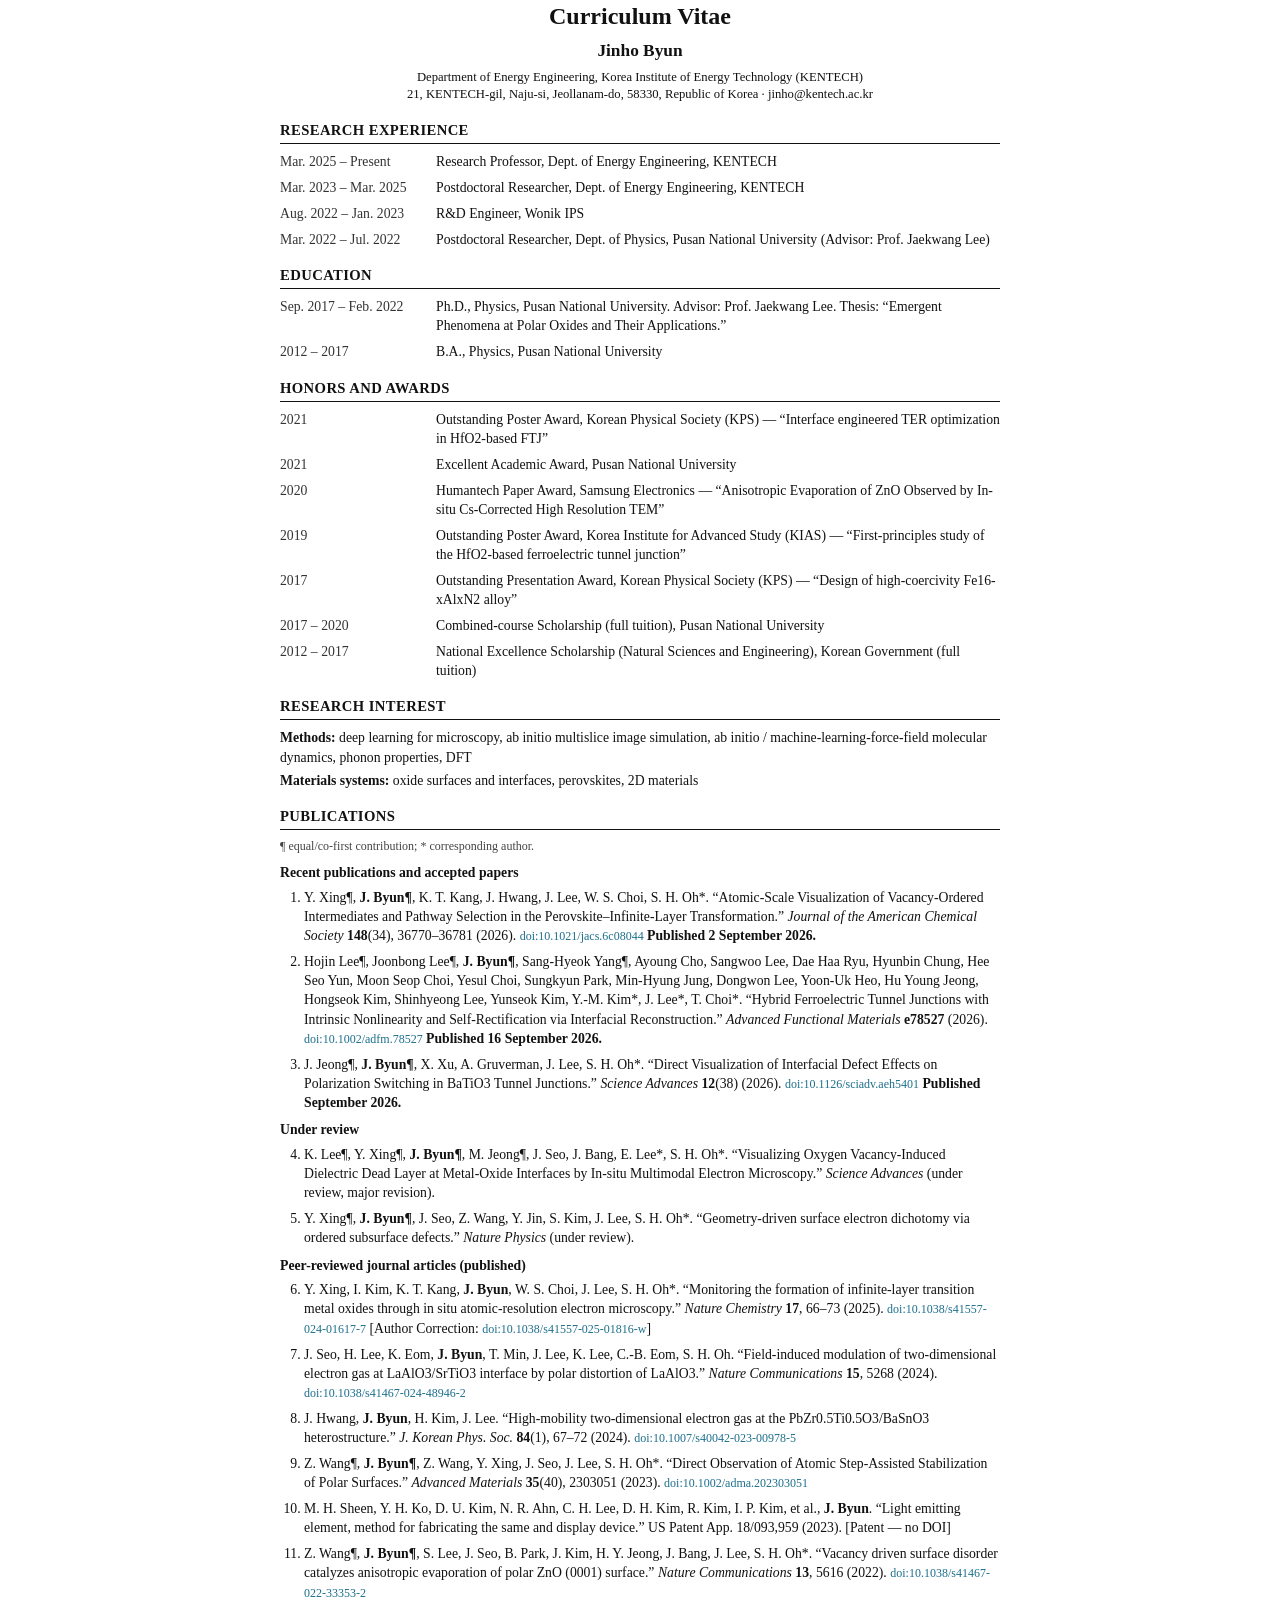
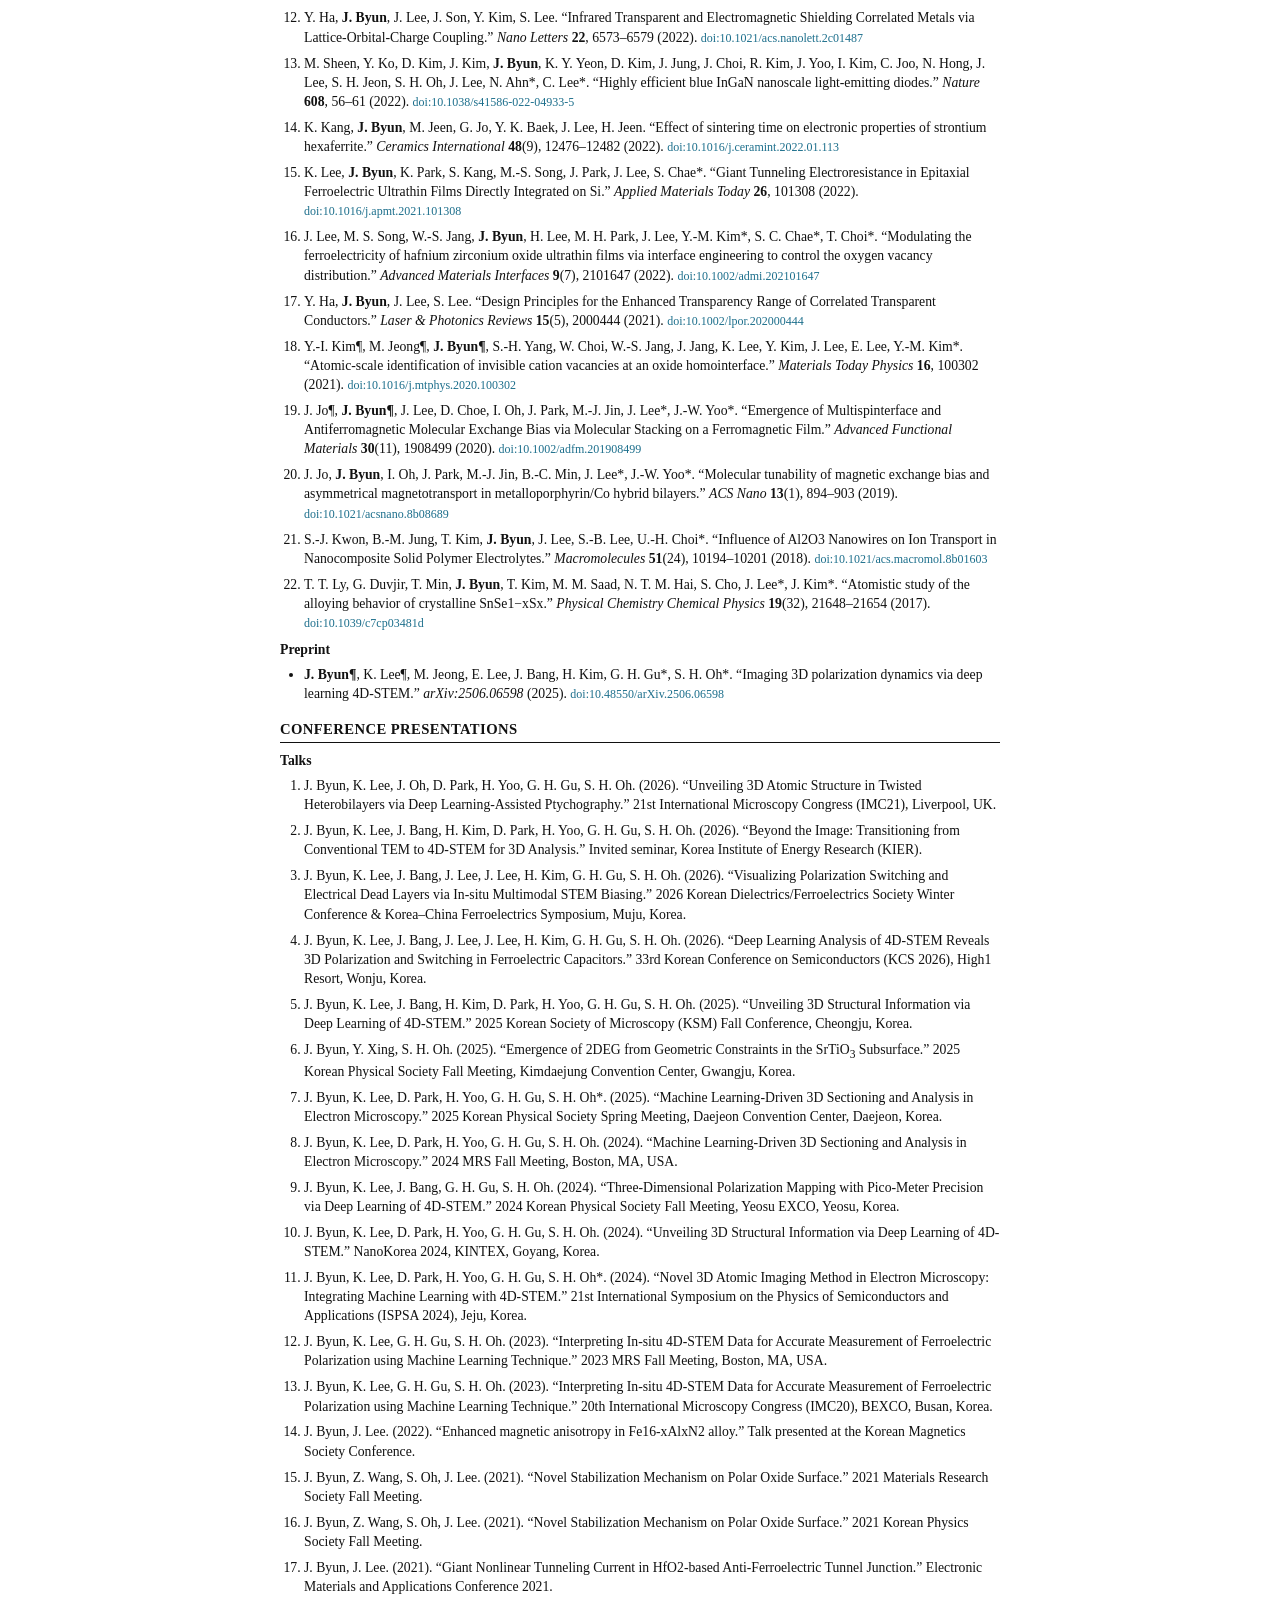
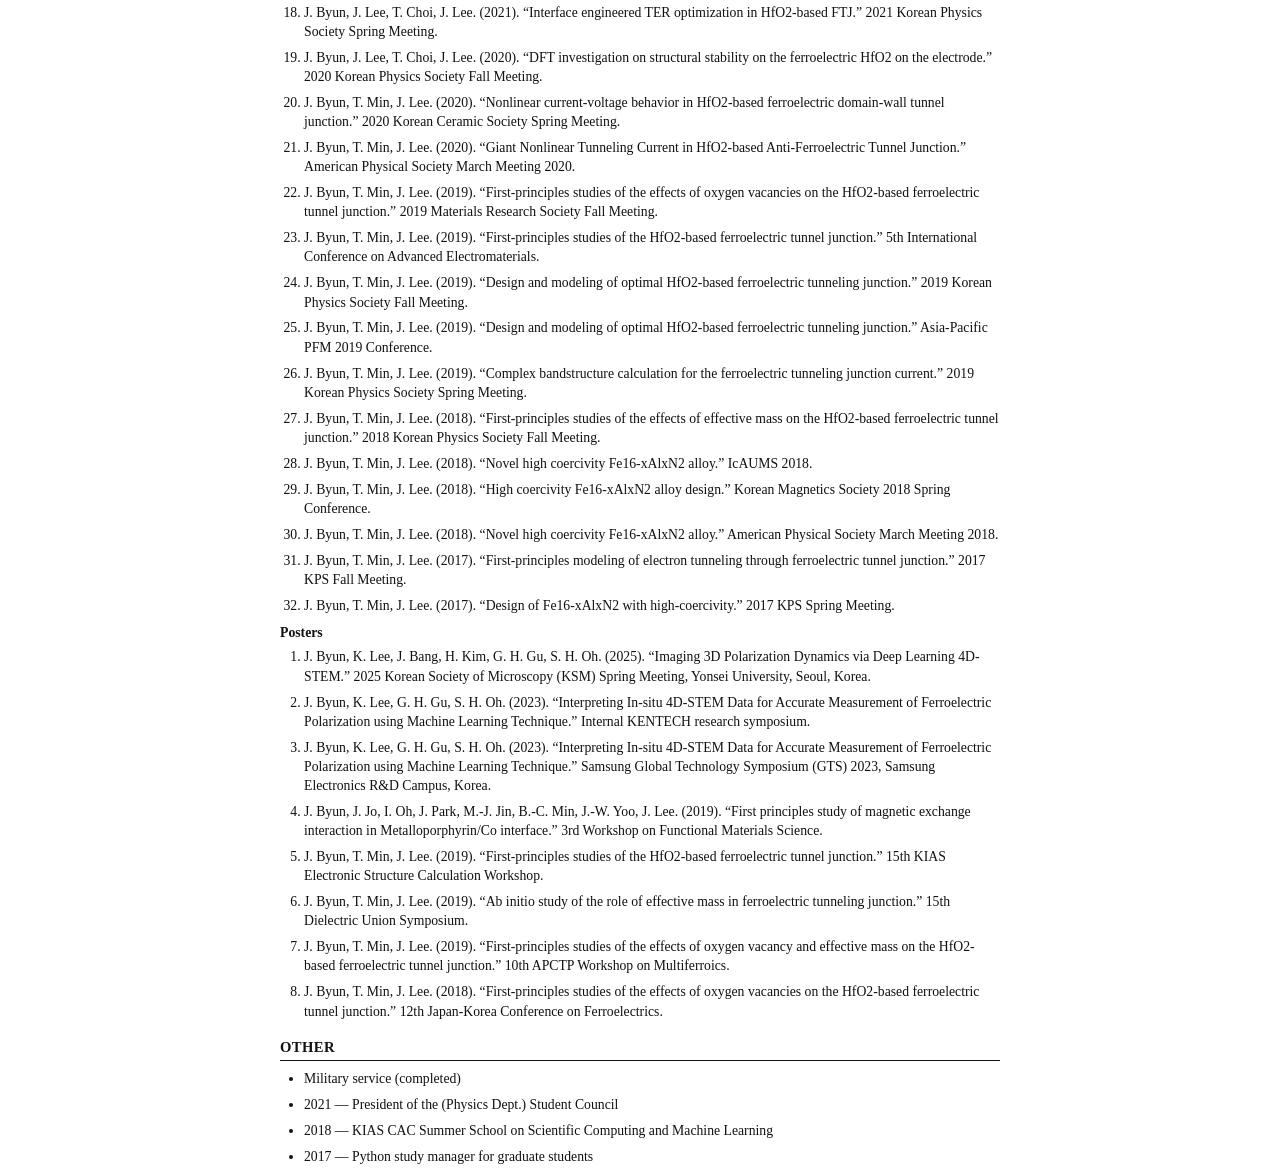
==== commit d3523aa5: "Remove incorrect equal-contribution mark on ACS Nano 2019 (verified from PDF)" ====
--- a/cv_source.html
+++ b/cv_source.html
@@ -97,7 +97,7 @@
 <li>Y. Ha, <b>J. Byun</b>, J. Lee, S. Lee. &ldquo;Design Principles for the Enhanced Transparency Range of Correlated Transparent Conductors.&rdquo; <i>Laser &amp; Photonics Reviews</i> <b>15</b>(5), 2000444 (2021). <a class="doi" href="https://doi.org/10.1002/lpor.202000444">doi:10.1002/lpor.202000444</a></li>
 <li>Y.-I. Kim&para;, M. Jeong&para;, <b>J. Byun&para;</b>, S.-H. Yang, W. Choi, W.-S. Jang, J. Jang, K. Lee, Y. Kim, J. Lee, E. Lee, Y.-M. Kim*. &ldquo;Atomic-scale identification of invisible cation vacancies at an oxide homointerface.&rdquo; <i>Materials Today Physics</i> <b>16</b>, 100302 (2021). <a class="doi" href="https://doi.org/10.1016/j.mtphys.2020.100302">doi:10.1016/j.mtphys.2020.100302</a></li>
 <li>J. Jo&para;, <b>J. Byun&para;</b>, J. Lee, D. Choe, I. Oh, J. Park, M.-J. Jin, J. Lee*, J.-W. Yoo*. &ldquo;Emergence of Multispinterface and Antiferromagnetic Molecular Exchange Bias via Molecular Stacking on a Ferromagnetic Film.&rdquo; <i>Advanced Functional Materials</i> <b>30</b>(11), 1908499 (2020). <a class="doi" href="https://doi.org/10.1002/adfm.201908499">doi:10.1002/adfm.201908499</a></li>
-<li>J. Jo&para;, <b>J. Byun</b>, I. Oh, J. Park, M.-J. Jin, B.-C. Min, J. Lee*, J.-W. Yoo*. &ldquo;Molecular tunability of magnetic exchange bias and asymmetrical magnetotransport in metalloporphyrin/Co hybrid bilayers.&rdquo; <i>ACS Nano</i> <b>13</b>(1), 894&ndash;903 (2019). <a class="doi" href="https://doi.org/10.1021/acsnano.8b08689">doi:10.1021/acsnano.8b08689</a></li>
+<li>J. Jo, <b>J. Byun</b>, I. Oh, J. Park, M.-J. Jin, B.-C. Min, J. Lee*, J.-W. Yoo*. &ldquo;Molecular tunability of magnetic exchange bias and asymmetrical magnetotransport in metalloporphyrin/Co hybrid bilayers.&rdquo; <i>ACS Nano</i> <b>13</b>(1), 894&ndash;903 (2019). <a class="doi" href="https://doi.org/10.1021/acsnano.8b08689">doi:10.1021/acsnano.8b08689</a></li>
 <li>S.-J. Kwon, B.-M. Jung, T. Kim, <b>J. Byun</b>, J. Lee, S.-B. Lee, U.-H. Choi*. &ldquo;Influence of Al2O3 Nanowires on Ion Transport in Nanocomposite Solid Polymer Electrolytes.&rdquo; <i>Macromolecules</i> <b>51</b>(24), 10194&ndash;10201 (2018). <a class="doi" href="https://doi.org/10.1021/acs.macromol.8b01603">doi:10.1021/acs.macromol.8b01603</a></li>
 <li>T. T. Ly, G. Duvjir, T. Min, <b>J. Byun</b>, T. Kim, M. M. Saad, N. T. M. Hai, S. Cho, J. Lee*, J. Kim*. &ldquo;Atomistic study of the alloying behavior of crystalline SnSe1&minus;xSx.&rdquo; <i>Physical Chemistry Chemical Physics</i> <b>19</b>(32), 21648&ndash;21654 (2017). <a class="doi" href="https://doi.org/10.1039/c7cp03481d">doi:10.1039/c7cp03481d</a></li>
 </ol>
